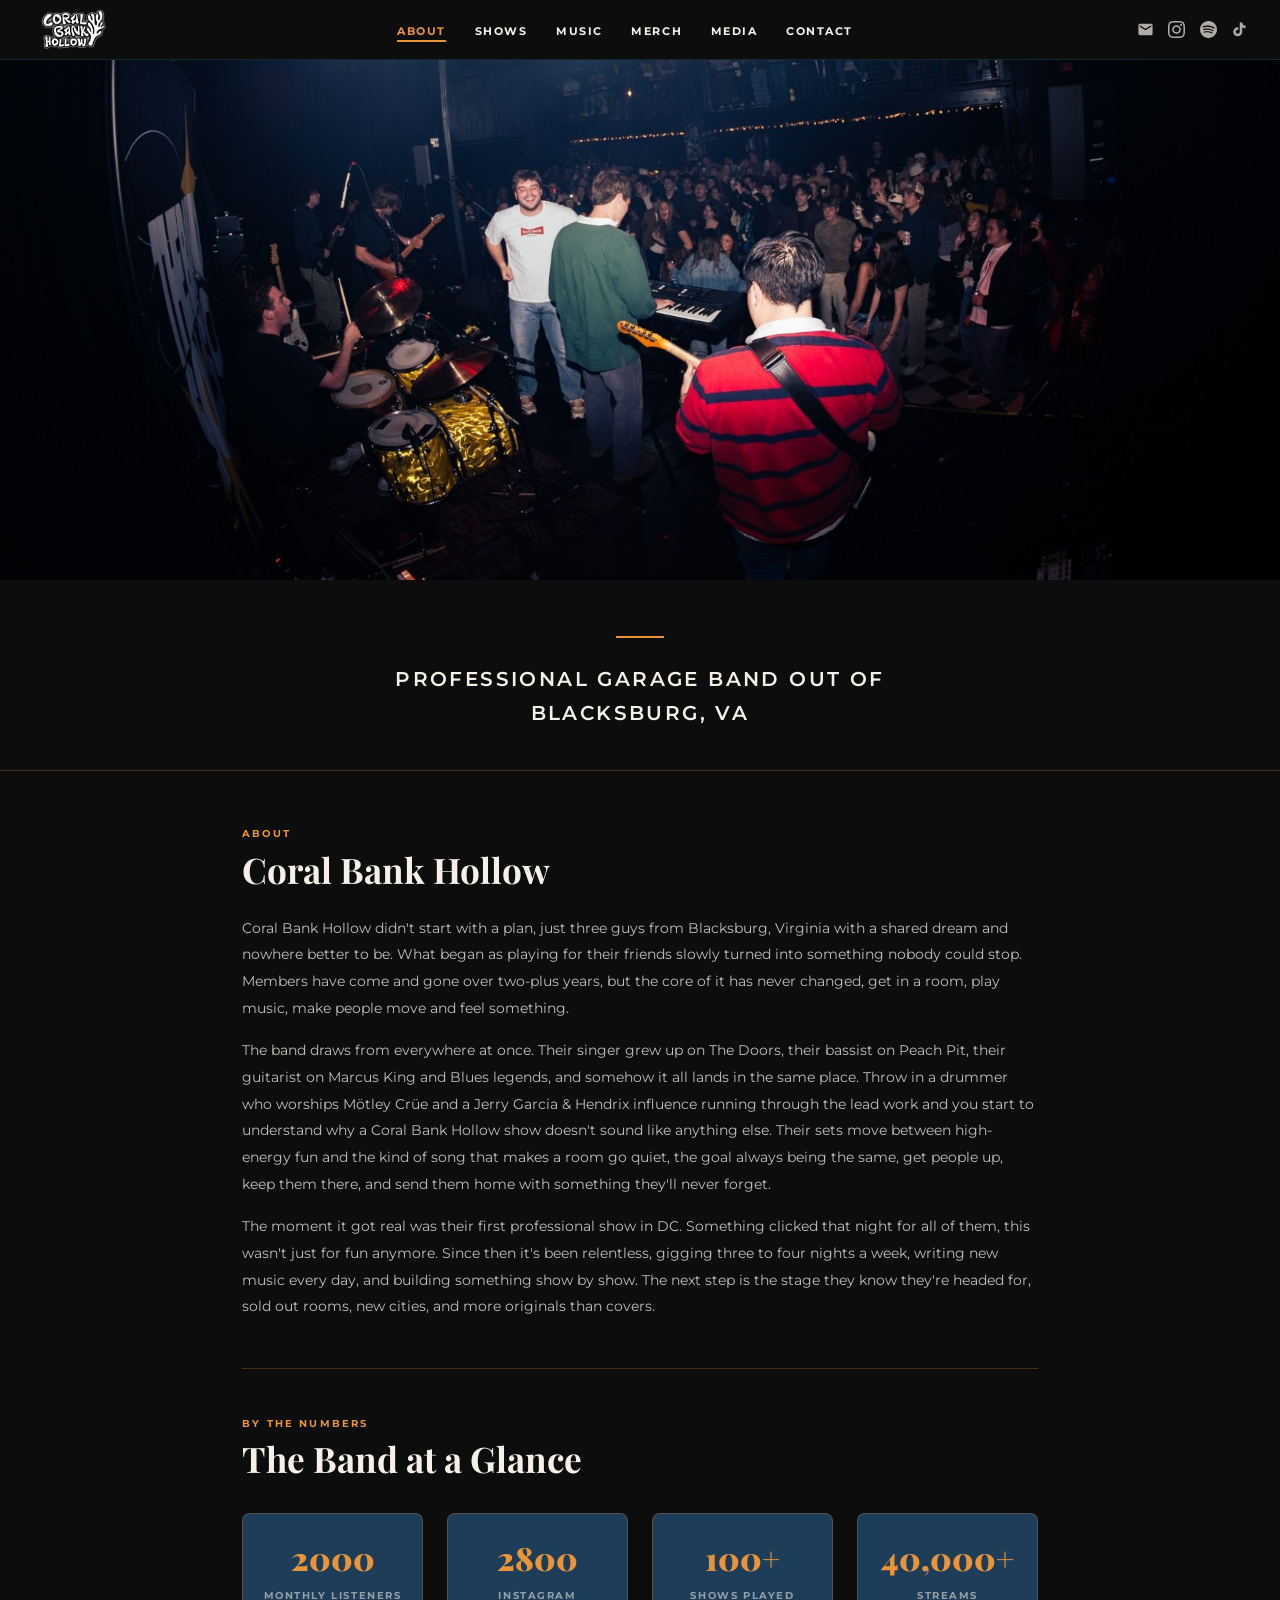
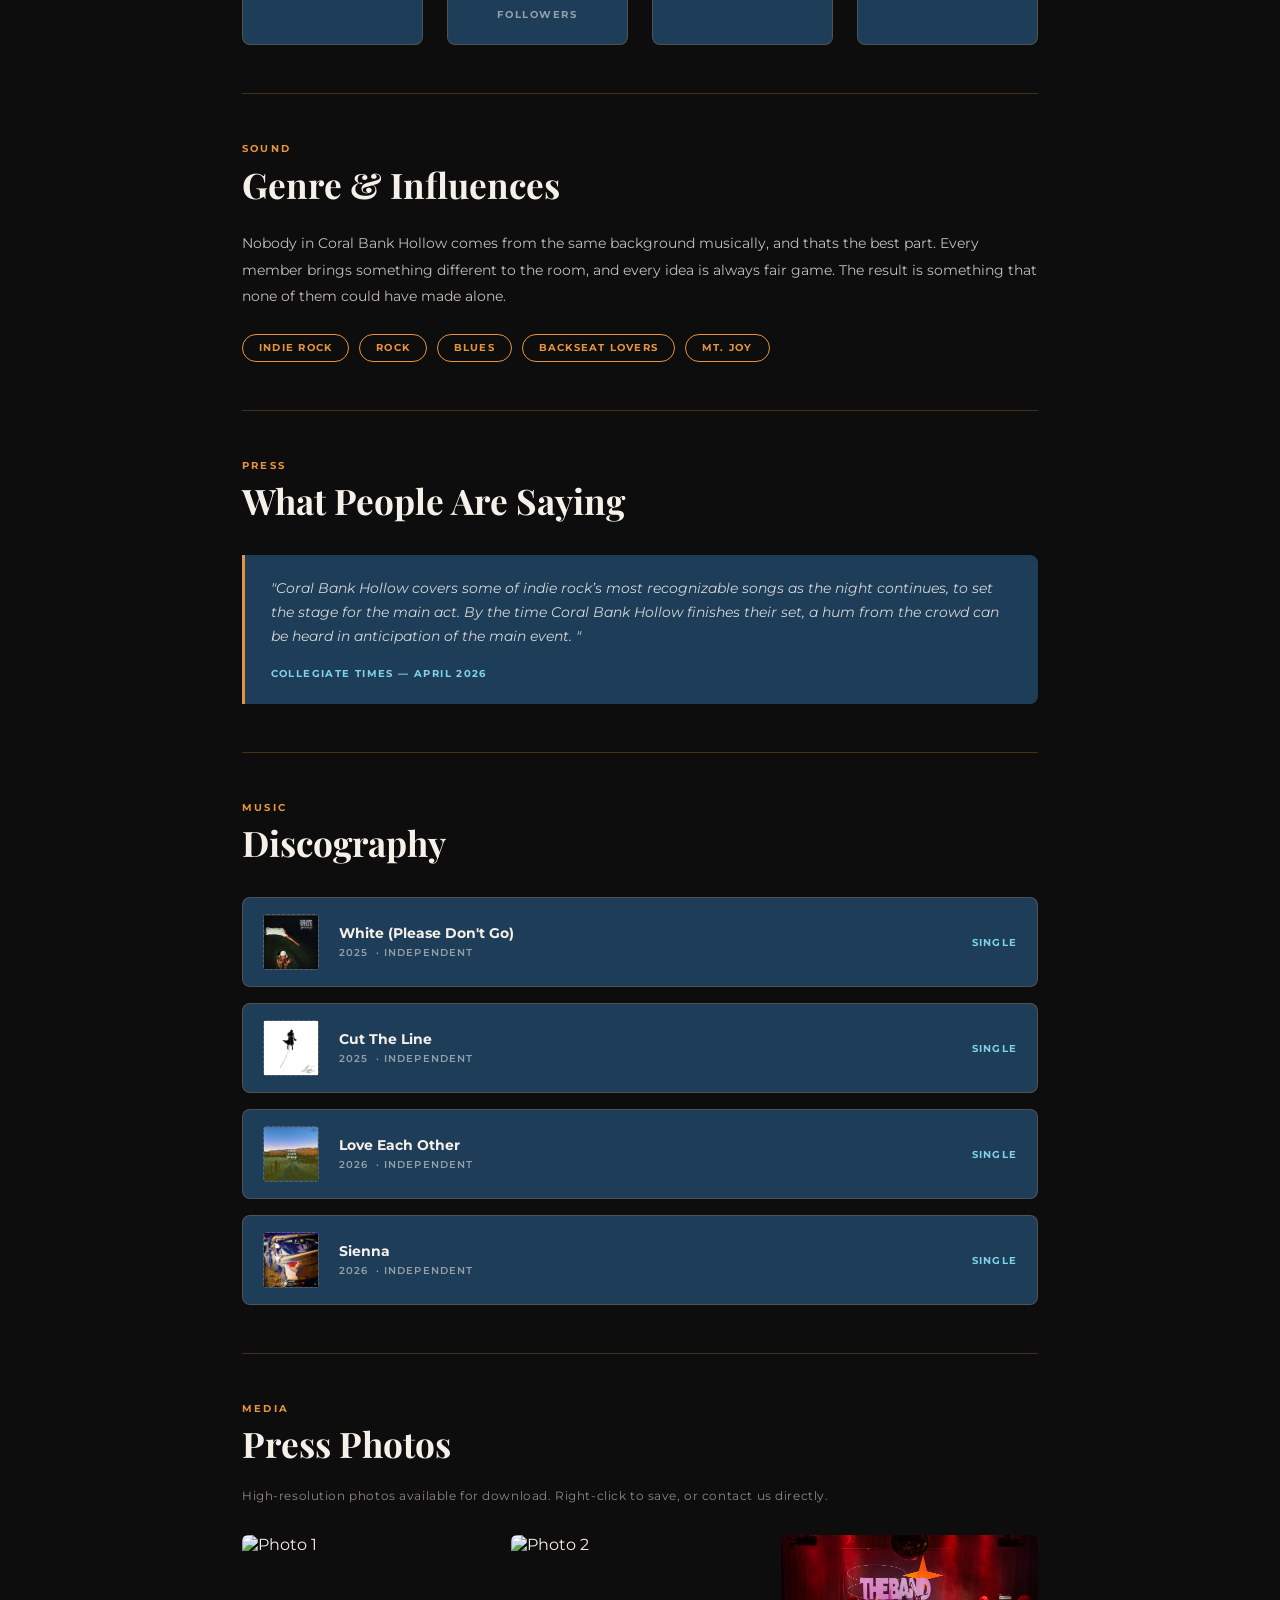
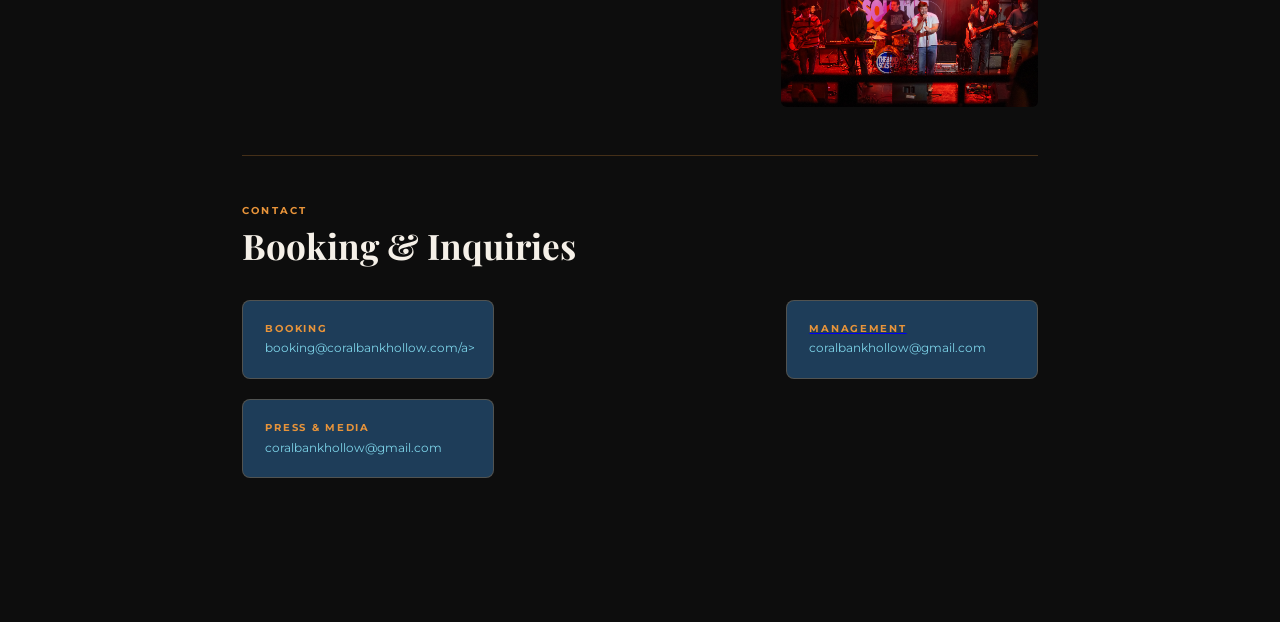
==== about.html @ fea6d64a "links and email" ====
<!DOCTYPE html>
<html lang="en">
<head>
  <meta charset="UTF-8" />
  <meta name="viewport" content="width=device-width, initial-scale=1.0" />
  <title>About — Coral Bank Hollow</title>
  <link rel="preconnect" href="https://fonts.googleapis.com" />
  <link rel="preconnect" href="https://fonts.gstatic.com" crossorigin />
  <link href="https://fonts.googleapis.com/css2?family=Playfair+Display:wght@700;900&family=Montserrat:wght@400;500;600;700&display=swap" rel="stylesheet" />
  <style>
    :root {
      --navy:       #162d47;
      --navy-mid:   #1e3d59;
      --navy-light: #254b6e;
      --orange:     #e8943a;
      --orange-dark:#c97930;
      --cyan:       #7dd3e8;
      --white:      #f5f0e8;
      --muted:      rgba(245,240,232,0.55);
      --divider:    rgba(232,148,58,0.25);
    }

    *, *::before, *::after { box-sizing: border-box; margin: 0; padding: 0; }

    html { scroll-behavior: smooth; }

    body {
      font-family: 'Montserrat', sans-serif;
      background: #0d0d0d;
      color: var(--white);
      overflow-x: hidden;
    }

    /* ══════════════════════════════
       NAV (identical to index)
    ══════════════════════════════ */
    nav {
      position: fixed;
      top: 0; left: 0; right: 0;
      z-index: 200;
      background: var(--nav-bg);
      height: 60px;
      display: flex;
      align-items: center;
      justify-content: space-between;
      padding: 0 2rem;
      border-bottom: 1px solid rgba(59, 191, 204, 0.15);
    }

    .nav-logo {
      display: flex;
      align-items: center;
      text-decoration: none;
      flex-shrink: 0;
    }

    .nav-logo-placeholder {
      height: 36px;
      padding: 0 12px;
      border: 2px dashed rgba(232,148,58,0.5);
      border-radius: 4px;
      display: flex;
      align-items: center;
      justify-content: center;
      font-size: 0.58rem;
      letter-spacing: 0.1em;
      color: rgba(232,148,58,0.6);
      text-transform: uppercase;
      white-space: nowrap;
    }

    .nav-links {
      display: flex;
      align-items: center;
      gap: 1.8rem;
      list-style: none;
    }

    .nav-links a {
      color: var(--white);
      text-decoration: none;
      font-size: 0.68rem;
      font-weight: 700;
      letter-spacing: 0.14em;
      text-transform: uppercase;
      position: relative;
      transition: color 0.2s;
    }

    .nav-links a::after {
      content: '';
      position: absolute;
      bottom: -4px; left: 0; right: 0;
      height: 2px;
      background: var(--orange);
      transform: scaleX(0);
      transition: transform 0.2s;
    }

    .nav-links a:hover,
    .nav-links a.active { color: var(--orange); }
    .nav-links a:hover::after,
    .nav-links a.active::after { transform: scaleX(1); }

    .nav-socials {
      display: flex;
      align-items: center;
      gap: 0.9rem;
      flex-shrink: 0;
    }

    .nav-socials a {
      color: var(--white);
      opacity: 0.7;
      text-decoration: none;
      display: flex;
      align-items: center;
      transition: opacity 0.2s, color 0.2s;
    }

    .nav-socials a:hover { opacity: 1; color: var(--cyan); }
    .icon { width: 17px; height: 17px; fill: currentColor; }

    .nav-hamburger {
      display: none;
      flex-direction: column;
      gap: 5px;
      cursor: pointer;
      padding: 4px;
      background: none;
      border: none;
    }

    .nav-hamburger span {
      display: block;
      width: 24px;
      height: 2px;
      background: var(--white);
    }

    .nav-mobile-drawer {
      display: none;
      position: fixed;
      top: 60px; left: 0; right: 0;
      background: var(--navy);
      border-bottom: 2px solid var(--orange);
      z-index: 190;
      padding: 1.5rem 2rem;
      flex-direction: column;
      gap: 1.2rem;
    }

    .nav-mobile-drawer.open { display: flex; }

    .nav-mobile-drawer a {
      color: var(--white);
      text-decoration: none;
      font-size: 0.8rem;
      font-weight: 700;
      letter-spacing: 0.14em;
      text-transform: uppercase;
    }

    .nav-mobile-socials {
      display: flex;
      gap: 1.2rem;
      padding-top: 0.5rem;
      border-top: 1px solid rgba(255,255,255,0.1);
    }

    .nav-mobile-socials a { color: var(--white); opacity: 0.7; display: flex; }

    /* ══════════════════════════════
       BAND PHOTO BANNER
    ══════════════════════════════ */
    .band-photo {
      margin-top: 60px;
      width: 100%;
      height: clamp(280px, 45vw, 520px);
      overflow: hidden;
      position: relative;
    }

    .band-photo img,
    .band-photo-placeholder {
      width: 100%;
      height: 100%;
      object-fit: cover;
      object-position: center 40%;
      display: block;
    }

    .band-photo-placeholder {
      background: var(--navy-mid);
      display: flex;
      flex-direction: column;
      align-items: center;
      justify-content: center;
      gap: 1rem;
    }

    .band-photo-placeholder svg { opacity: 0.25; }

    .band-photo-placeholder span {
      font-size: 0.65rem;
      letter-spacing: 0.18em;
      text-transform: uppercase;
      opacity: 0.4;
    }

    /* ══════════════════════════════
       PAGE WRAPPER
    ══════════════════════════════ */
    .page {
      background: #0d0d0d;
      padding-bottom: 6rem;
    }

    /* ══════════════════════════════
       TAGLINE SECTION
    ══════════════════════════════ */
    .tagline-section {
      text-align: center;
      padding: 3.5rem 2rem 2.5rem;
      border-bottom: 1px solid var(--divider);
    }

    .tagline-rule {
      width: 48px;
      height: 2px;
      background: var(--orange);
      margin: 0 auto 1.5rem;
    }

    .tagline-text {
      font-size: clamp(0.95rem, 2.2vw, 1.25rem);
      font-weight: 600;
      letter-spacing: 0.12em;
      text-transform: uppercase;
      line-height: 1.7;
      color: var(--white);
      max-width: 640px;
      margin: 0 auto;
    }

    /* ══════════════════════════════
       CONTENT SECTIONS
    ══════════════════════════════ */
    .content-wrap {
      max-width: 860px;
      margin: 0 auto;
      padding: 0 2rem;
    }

    /* Section header style */
    .section-label {
      font-size: 0.62rem;
      font-weight: 700;
      letter-spacing: 0.22em;
      text-transform: uppercase;
      color: var(--orange);
      margin-bottom: 0.6rem;
    }

    .section-title {
      font-family: 'Playfair Display', serif;
      font-size: clamp(1.6rem, 3.5vw, 2.2rem);
      font-weight: 700;
      color: var(--white);
      margin-bottom: 1.5rem;
      line-height: 1.2;
    }

    .section-body {
      font-size: 0.9rem;
      line-height: 1.85;
      color: rgba(245,240,232,0.78);
    }

    .section-body p + p { margin-top: 1rem; }

    /* ── About / Bio ── */
    .about-section {
      padding: 3.5rem 0 3rem;
      border-bottom: 1px solid var(--divider);
    }

    /* ── Stats row ── */
    .stats-section {
      padding: 3rem 0;
      border-bottom: 1px solid var(--divider);
    }

    .stats-grid {
      display: grid;
      grid-template-columns: repeat(auto-fit, minmax(140px, 1fr));
      gap: 1.5rem;
      margin-top: 2rem;
    }

    .stat-card {
      background: var(--navy-mid);
      border: 1px solid var(--divider);
      border-radius: 8px;
      padding: 1.4rem 1.2rem;
      text-align: center;
    }

    .stat-number {
      font-family: 'Playfair Display', serif;
      font-size: 2rem;
      font-weight: 900;
      color: var(--orange);
      display: block;
      margin-bottom: 0.3rem;
    }

    .stat-label {
      font-size: 0.62rem;
      font-weight: 700;
      letter-spacing: 0.16em;
      text-transform: uppercase;
      color: var(--muted);
    }

    /* ── Genre / Sound ── */
    .sound-section {
      padding: 3rem 0;
      border-bottom: 1px solid var(--divider);
    }

    .tags {
      display: flex;
      flex-wrap: wrap;
      gap: 0.6rem;
      margin-top: 1.5rem;
    }

    .tag {
      padding: 0.4rem 1rem;
      border-radius: 999px;
      border: 1px solid var(--orange);
      font-size: 0.65rem;
      font-weight: 700;
      letter-spacing: 0.12em;
      text-transform: uppercase;
      color: var(--orange);
    }

    /* ── Press Quotes ── */
    .press-section {
      padding: 3rem 0;
      border-bottom: 1px solid var(--divider);
    }

    .quotes-grid {
      display: grid;
      grid-template-columns: repeat(auto-fit, minmax(260px, 1fr));
      gap: 1.5rem;
      margin-top: 2rem;
    }

    .quote-card {
      background: var(--navy-mid);
      border-left: 3px solid var(--orange);
      border-radius: 0 8px 8px 0;
      padding: 1.4rem 1.4rem 1.4rem 1.6rem;
    }

    .quote-text {
      font-size: 0.88rem;
      line-height: 1.7;
      color: rgba(245,240,232,0.85);
      font-style: italic;
      margin-bottom: 0.85rem;
    }

    .quote-source {
      font-size: 0.62rem;
      font-weight: 700;
      letter-spacing: 0.14em;
      text-transform: uppercase;
      color: var(--cyan);
    }

    /* ── Discography ── */
    .disco-section {
      padding: 3rem 0;
      border-bottom: 1px solid var(--divider);
    }

    .disco-list {
      display: flex;
      flex-direction: column;
      gap: 1rem;
      margin-top: 2rem;
    }

    .disco-item {
      display: flex;
      align-items: center;
      gap: 1.25rem;
      background: var(--navy-mid);
      border: 1px solid var(--divider);
      border-radius: 8px;
      padding: 1rem 1.25rem;
    }

    .disco-art {
      width: 56px;
      height: 56px;
      flex-shrink: 0;
      border-radius: 4px;
      background: var(--navy-light);
      border: 1px dashed rgba(232,148,58,0.3);
      display: flex;
      align-items: center;
      justify-content: center;
    }

    .disco-art img {
      width: 100%;
      height: 100%;
      object-fit: cover; /* keeps it from stretching weird */
      display: block;
    }

    .disco-art svg { opacity: 0.3; }

    .disco-info { flex: 1; }

    .disco-title {
      font-size: 0.9rem;
      font-weight: 700;
      color: var(--white);
      margin-bottom: 0.2rem;
    }

    .disco-meta {
      font-size: 0.65rem;
      font-weight: 600;
      letter-spacing: 0.1em;
      text-transform: uppercase;
      color: var(--muted);
    }

    .disco-type {
      font-size: 0.62rem;
      font-weight: 700;
      letter-spacing: 0.12em;
      text-transform: uppercase;
      color: var(--cyan);
      flex-shrink: 0;
    }

    /* ── Press Photos ── */
    .photos-section {
      padding: 3rem 0;
      border-bottom: 1px solid var(--divider);
    }

    .photos-note {
      font-size: 0.72rem;
      color: var(--muted);
      margin-top: 0.5rem;
      margin-bottom: 2rem;
      letter-spacing: 0.05em;
    }

    .photos-grid {
      display: grid;
      grid-template-columns: repeat(3, minmax(0, 260px)); /* fixed-ish size */
      justify-content: center; /* keeps them centered */
      gap: 0.75rem;
    }

    .photo-slot img {
      width: 100%;
      height: 100%;
      object-fit: cover;   /* keeps your clean look */
      border-radius: 6px;  /* matches your container */
      display: block;
    }

    .photo-slot:hover { border-color: var(--orange); }

    .photo-slot svg { opacity: 0.25; }

    .photo-slot span {
      font-size: 0.58rem;
      letter-spacing: 0.14em;
      text-transform: uppercase;
      opacity: 0.35;
    }

    /* ── Booking / Contact ── */
    .contact-section {
      padding: 3rem 0;
    }

    .contact-grid {
      display: grid;
      grid-template-columns: repeat(auto-fit, minmax(220px, 1fr));
      gap: 1.25rem;
      margin-top: 2rem;
    }

    .contact-card {
      background: var(--navy-mid);
      border: 1px solid var(--divider);
      border-radius: 8px;
      padding: 1.4rem 1.4rem;
    }

    .contact-role {
      font-size: 0.6rem;
      font-weight: 700;
      letter-spacing: 0.18em;
      text-transform: uppercase;
      color: var(--orange);
      margin-bottom: 0.4rem;
    }

    .contact-name {
      font-size: 0.95rem;
      font-weight: 700;
      color: var(--white);
      margin-bottom: 0.3rem;
    }

    .contact-detail {
      font-size: 0.78rem;
      color: var(--muted);
    }

    .contact-detail a {
      color: var(--cyan);
      text-decoration: none;
    }

    .contact-detail a:hover { text-decoration: underline; }

    /* EPK download button */
    .epk-download {
      margin-top: 2.5rem;
      text-align: center;
    }

    .btn-download {
      display: inline-flex;
      align-items: center;
      gap: 0.6rem;
      padding: 0.85rem 2.5rem;
      background: var(--orange);
      color: var(--navy);
      border: none;
      border-radius: 999px;
      font-family: 'Montserrat', sans-serif;
      font-size: 0.7rem;
      font-weight: 700;
      letter-spacing: 0.16em;
      text-transform: uppercase;
      text-decoration: none;
      cursor: pointer;
      transition: background 0.2s, transform 0.15s, box-shadow 0.2s;
    }
    .nav-logo-img {
      height: 40px;        /* control size */
      width: auto;         /* keeps aspect ratio */
      object-fit: contain; /* prevents cropping */
      border-radius: 0;    /* remove circle */
      display: block;
    }

    .btn-download:hover {
      background: var(--orange-dark);
      transform: translateY(-2px);
      box-shadow: 0 8px 28px rgba(232,148,58,0.4);
    }

    /* ══════════════════════════════
       RESPONSIVE
    ══════════════════════════════ */
    @media (max-width: 768px) {
      nav { padding: 0 1.25rem; }
      .nav-links, .nav-socials { display: none; }
      .nav-hamburger { display: flex; }

      .photos-grid { grid-template-columns: repeat(2, 1fr); }
      .stats-grid { grid-template-columns: repeat(2, 1fr); }
    }

    @media (max-width: 480px) {
      .photos-grid { grid-template-columns: 1fr 1fr; }
      .tagline-text { font-size: 0.85rem; letter-spacing: 0.08em; }
      .content-wrap { padding: 0 1.25rem; }
    }
  </style>

  
  <link rel="icon" type="image/png" href="images/favicon.png">
  <link rel="apple-touch-icon" href="images/favicon.png">
  
</head>
<body>

  <!-- ══ NAV ══ -->
  <nav>
    <a href="index.html" class="nav-logo">
      <img src="images/logo-trans.png" alt="Coral Bank Hollow logo" class="nav-logo-img">
    </a>

    <ul class="nav-links">
      <li><a href="about.html" class="active">About</a></li>
      <li><a href="shows.html">Shows</a></li>
      <li><a href="music.html">Music</a></li>
      <li><a href="#merch">Merch</a></li>
      <li><a href="media.html">Media</a></li>
      <li><a href="contact.html">Contact</a></li>
    </ul>

    <div class="nav-socials">
      <a href="mailto:yourband@email.com" title="Email">
        <svg class="icon" viewBox="0 0 24 24"><path d="M20 4H4c-1.1 0-2 .9-2 2v12c0 1.1.9 2 2 2h16c1.1 0 2-.9 2-2V6c0-1.1-.9-2-2-2zm0 4l-8 5-8-5V6l8 5 8-5v2z"/></svg>
      </a>
      <a href="https://www.instagram.com/coralbankhollow/" title="Instagram">
        <svg class="icon" viewBox="0 0 24 24"><path d="M12 2.163c3.204 0 3.584.012 4.85.07 3.252.148 4.771 1.691 4.919 4.919.058 1.265.069 1.645.069 4.849 0 3.205-.012 3.584-.069 4.849-.149 3.225-1.664 4.771-4.919 4.919-1.266.058-1.644.07-4.85.07-3.204 0-3.584-.012-4.849-.07-3.26-.149-4.771-1.699-4.919-4.92-.058-1.265-.07-1.644-.07-4.849 0-3.204.013-3.583.07-4.849.149-3.227 1.664-4.771 4.919-4.919 1.266-.057 1.645-.069 4.849-.069zm0-2.163c-3.259 0-3.667.014-4.947.072-4.358.2-6.78 2.618-6.98 6.98-.059 1.281-.073 1.689-.073 4.948 0 3.259.014 3.668.072 4.948.2 4.358 2.618 6.78 6.98 6.98 1.281.058 1.689.072 4.948.072 3.259 0 3.668-.014 4.948-.072 4.354-.2 6.782-2.618 6.979-6.98.059-1.28.073-1.689.073-4.948 0-3.259-.014-3.667-.072-4.947-.196-4.354-2.617-6.78-6.979-6.98-1.281-.059-1.69-.073-4.949-.073zm0 5.838c-3.403 0-6.162 2.759-6.162 6.162s2.759 6.163 6.162 6.163 6.162-2.759 6.162-6.163c0-3.403-2.759-6.162-6.162-6.162zm0 10.162c-2.209 0-4-1.79-4-4 0-2.209 1.791-4 4-4s4 1.791 4 4c0 2.21-1.791 4-4 4zm6.406-11.845c-.796 0-1.441.645-1.441 1.44s.645 1.44 1.441 1.44c.795 0 1.439-.645 1.439-1.44s-.644-1.44-1.439-1.44z"/></svg>
      </a>
      <a href="https://open.spotify.com/artist/0JOY1f8W31tqVf5EaBoRbS" title="Spotify">
        <svg class="icon" viewBox="0 0 24 24"><path d="M12 0C5.4 0 0 5.4 0 12s5.4 12 12 12 12-5.4 12-12S18.66 0 12 0zm5.521 17.34c-.24.359-.66.48-1.021.24-2.82-1.74-6.36-2.101-10.561-1.141-.418.122-.779-.179-.899-.539-.12-.421.18-.78.54-.9 4.56-1.021 8.52-.6 11.64 1.32.42.18.479.659.301 1.02zm1.44-3.3c-.301.42-.841.6-1.262.3-3.239-1.98-8.159-2.58-11.939-1.38-.479.12-1.02-.12-1.14-.6-.12-.48.12-1.021.6-1.141C9.6 9.9 15 10.561 18.72 12.84c.361.181.54.78.241 1.2zm.12-3.36C15.24 8.4 8.82 8.16 5.16 9.301c-.6.179-1.2-.181-1.38-.721-.18-.601.18-1.2.72-1.381 4.26-1.26 11.28-1.02 15.721 1.621.539.3.719 1.02.419 1.56-.299.421-1.02.599-1.559.3z"/></svg>
      </a>
      <a href="#" title="TikTok">
        <svg class="icon" viewBox="0 0 24 24"><path d="M19.59 6.69a4.83 4.83 0 01-3.77-4.25V2h-3.45v13.67a2.89 2.89 0 01-2.88 2.5 2.89 2.89 0 01-2.89-2.89 2.89 2.89 0 012.89-2.89c.28 0 .54.04.79.1V9.01a6.27 6.27 0 00-.79-.05 6.34 6.34 0 00-6.34 6.34 6.34 6.34 0 006.34 6.34 6.34 6.34 0 006.33-6.34V8.69a8.18 8.18 0 004.78 1.52V6.78a4.85 4.85 0 01-1.01-.09z"/></svg>
      </a>
    </div>

    <button class="nav-hamburger" id="hamburger" aria-label="Menu">
      <span></span><span></span><span></span>
    </button>
  </nav>

  <!-- Mobile drawer -->
  <div class="nav-mobile-drawer" id="mobileDrawer">
    <a href="about.html">About</a>
    <a href="shows.html">Shows</a>
    <a href="music.html">Music</a>
    <a href="#merch">Merch</a>
    <a href="media.html">Media</a>
    <a href="contact.html">Contact</a>
    <div class="nav-mobile-socials">
      <a href="mailto:yourband@email.com"><svg class="icon" viewBox="0 0 24 24"><path d="M20 4H4c-1.1 0-2 .9-2 2v12c0 1.1.9 2 2 2h16c1.1 0 2-.9 2-2V6c0-1.1-.9-2-2-2zm0 4l-8 5-8-5V6l8 5 8-5v2z"/></svg></a>
      <a href="https://www.instagram.com/coralbankhollow/"><svg class="icon" viewBox="0 0 24 24"><path d="M12 2.163c3.204 0 3.584.012 4.85.07 3.252.148 4.771 1.691 4.919 4.919.058 1.265.069 1.645.069 4.849 0 3.205-.012 3.584-.069 4.849-.149 3.225-1.664 4.771-4.919 4.919-1.266.058-1.644.07-4.85.07-3.204 0-3.584-.012-4.849-.07-3.26-.149-4.771-1.699-4.919-4.92-.058-1.265-.07-1.644-.07-4.849 0-3.204.013-3.583.07-4.849.149-3.227 1.664-4.771 4.919-4.919 1.266-.057 1.645-.069 4.849-.069zm0-2.163c-3.259 0-3.667.014-4.947.072-4.358.2-6.78 2.618-6.98 6.98-.059 1.281-.073 1.689-.073 4.948 0 3.259.014 3.668.072 4.948.2 4.358 2.618 6.78 6.98 6.98 1.281.058 1.689.072 4.948.072 3.259 0 3.668-.014 4.948-.072 4.354-.2 6.782-2.618 6.979-6.98.059-1.28.073-1.689.073-4.948 0-3.259-.014-3.667-.072-4.947-.196-4.354-2.617-6.78-6.979-6.98-1.281-.059-1.69-.073-4.949-.073zm0 5.838c-3.403 0-6.162 2.759-6.162 6.162s2.759 6.163 6.162 6.163 6.162-2.759 6.162-6.163c0-3.403-2.759-6.162-6.162-6.162zm0 10.162c-2.209 0-4-1.79-4-4 0-2.209 1.791-4 4-4s4 1.791 4 4c0 2.21-1.791 4-4 4zm6.406-11.845c-.796 0-1.441.645-1.441 1.44s.645 1.44 1.441 1.44c.795 0 1.439-.645 1.439-1.44s-.644-1.44-1.439-1.44z"/></svg></a>
      <a href="https://open.spotify.com/artist/0JOY1f8W31tqVf5EaBoRbS"><svg class="icon" viewBox="0 0 24 24"><path d="M12 0C5.4 0 0 5.4 0 12s5.4 12 12 12 12-5.4 12-12S18.66 0 12 0zm5.521 17.34c-.24.359-.66.48-1.021.24-2.82-1.74-6.36-2.101-10.561-1.141-.418.122-.779-.179-.899-.539-.12-.421.18-.78.54-.9 4.56-1.021 8.52-.6 11.64 1.32.42.18.479.659.301 1.02zm1.44-3.3c-.301.42-.841.6-1.262.3-3.239-1.98-8.159-2.58-11.939-1.38-.479.12-1.02-.12-1.14-.6-.12-.48.12-1.021.6-1.141C9.6 9.9 15 10.561 18.72 12.84c.361.181.54.78.241 1.2zm.12-3.36C15.24 8.4 8.82 8.16 5.16 9.301c-.6.179-1.2-.181-1.38-.721-.18-.601.18-1.2.72-1.381 4.26-1.26 11.28-1.02 15.721 1.621.539.3.719 1.02.419 1.56-.299.421-1.02.599-1.559.3z"/></svg></a>
      <a href="#"><svg class="icon" viewBox="0 0 24 24"><path d="M19.59 6.69a4.83 4.83 0 01-3.77-4.25V2h-3.45v13.67a2.89 2.89 0 01-2.88 2.5 2.89 2.89 0 01-2.89-2.89 2.89 2.89 0 012.89-2.89c.28 0 .54.04.79.1V9.01a6.27 6.27 0 00-.79-.05 6.34 6.34 0 00-6.34 6.34 6.34 6.34 0 006.34 6.34 6.34 6.34 0 006.33-6.34V8.69a8.18 8.18 0 004.78 1.52V6.78a4.85 4.85 0 01-1.01-.09z"/></svg></a>
    </div>
  </div>

  <!-- ══ BAND PHOTO BANNER ══ -->
  <div class="band-photo">
    <img src="images/bandShort.jpg" alt="Coral Bank Hollow">
  </div>

  <!-- ══ PAGE CONTENT ══ -->
  <div class="page">

    <!-- Tagline -->
    <div class="tagline-section">
      <div class="tagline-rule"></div>
      <p class="tagline-text">
        Professional garage band out of Blacksburg, VA
      </p>
    </div>

    <div class="content-wrap">

      <!-- BIO -->
      <section class="about-section">
        <p class="section-label">About</p>
        <h2 class="section-title">Coral Bank Hollow</h2>
        <div class="section-body">
          <p>
           Coral Bank Hollow didn't start with a plan, just three guys from Blacksburg, Virginia with a shared dream and nowhere better to be. What began as playing for their friends slowly turned into something nobody could stop. Members have come and gone over two-plus years, but the core of it has never changed, get in a room, play music, make people move and feel something.


          </p>
          <p>
            The band draws from everywhere at once. Their singer grew up on The Doors, their bassist on Peach Pit, their guitarist on Marcus King and Blues legends, and somehow it all lands in the same place. Throw in a drummer who worships Mötley Crüe and a Jerry Garcia & Hendrix influence running through the lead work and you start to understand why a Coral Bank Hollow show doesn't sound like anything else. Their sets move between high-energy fun and the kind of song that makes a room go quiet, the goal always being the same, get people up, keep them there, and send them home with something they'll never forget.
          </p>
          <p>
            The moment it got real was their first professional show in DC. Something clicked that night for all of them, this wasn't just for fun anymore. Since then it's been relentless, gigging three to four nights a week, writing new music every day, and building something show by show. The next step is the stage they know they're headed for, sold out rooms, new cities, and more originals than covers.
          </p>
        </div>
      </section>

      <!-- STATS -->
      <section class="stats-section">
        <p class="section-label">By the numbers</p>
        <h2 class="section-title">The Band at a Glance</h2>
        <div class="stats-grid">
          <div class="stat-card">
            <span class="stat-number">2000</span>
            <span class="stat-label">Monthly Listeners</span>
          </div>
          <div class="stat-card">
            <span class="stat-number">2800</span>
            <span class="stat-label">Instagram Followers</span>
          </div>
          <div class="stat-card">
            <span class="stat-number">100+</span>
            <span class="stat-label">Shows Played</span>
          </div>
          <div class="stat-card">
            <span class="stat-number">40,000+</span>
            <span class="stat-label">Streams</span>
          </div>
        </div>
      </section>

      <!-- SOUND / GENRE -->
      <section class="sound-section">
        <p class="section-label">Sound</p>
        <h2 class="section-title">Genre &amp; Influences</h2>
        <div class="section-body">
          <p>Nobody in Coral Bank Hollow comes from the same background musically, and thats the best part. Every member brings something different to the room, and every idea is always fair game. The result is something that none of them could have made alone.</p>
        </div>
        <div class="tags">
          <span class="tag">Indie Rock</span>
          <span class="tag">Rock</span>
          <span class="tag">Blues</span>
          <span class="tag">Backseat Lovers</span>
          <span class="tag">Mt. Joy</span>
          <!--<span class="tag">Influence</span>-->
        </div>
      </section>

      <!-- PRESS QUOTES -->
      <section class="press-section">
        <p class="section-label">Press</p>
        <h2 class="section-title">What People Are Saying</h2>
        <div class="quotes-grid">
          <div class="quote-card">
          <p class="quote-text">"Coral Bank Hollow covers some of indie rock’s most recognizable songs as the night continues, to set the stage for the main act. By the time Coral Bank Hollow finishes their set, a hum from the crowd can be heard in anticipation of the main event. "</p>
            <span class="quote-source">Collegiate Times — April 2026</span>
          </div>
          <!--
          <div class="quote-card">
            <p class="quote-text">"A second press quote here. Even a glowing social media mention from a well-known account counts."</p>
            <span class="quote-source">Publication Name — Month Year</span>
          </div>
          <div class="quote-card">
            <p class="quote-text">"A third quote, or a notable review from a venue or promoter who can vouch for your live show."</p>
            <span class="quote-source">Venue / Promoter — Month Year</span>
          </div>
        -->
        </div>
      </section>

      <!-- DISCOGRAPHY -->
      <section class="disco-section">
        <p class="section-label">Music</p>
        <h2 class="section-title">Discography</h2>
        <div class="disco-list">

          <div class="disco-item">
            <div class="disco-art">
                <img src="images/white.jpeg" alt="Artwork">
            </div>
            <div class="disco-info">
              <p class="disco-title">White (Please Don't Go)</p>
              <p class="disco-meta">2025 &nbsp;·&nbsp;Independent</p>
            </div>
            <span class="disco-type">SINGLE</span>
          </div>

          <div class="disco-item">
            <div class="disco-art">
              <img src="images/cut.jpg" alt="Artwork">
            </div>
            <div class="disco-info">
              <p class="disco-title">Cut The Line</p>
              <p class="disco-meta">2025 &nbsp;·&nbsp;Independent</p>
            </div>
            <span class="disco-type">Single</span>
          </div>

          <div class="disco-item">
            <div class="disco-art">
             <img src="images/love.png" alt="Artwork">
            </div>
            <div class="disco-info">
              <p class="disco-title">Love Each Other</p>
              <p class="disco-meta">2026 &nbsp;·&nbsp;Independent</p>
            </div>
            <span class="disco-type">Single</span>
          </div>

          <div class="disco-item">
            <div class="disco-art">
              <img src="images/emo.jpg" alt="Artwork">
            </div>
            <div class="disco-info">
              <p class="disco-title">Sienna</p>
              <p class="disco-meta">2026 &nbsp;·&nbsp;Independent</p>
            </div>
            <span class="disco-type">Single</span>
          </div>

        </div>
      </section>

      <!-- PRESS PHOTOS -->
      <section class="photos-section">
        <p class="section-label">Media</p>
        <h2 class="section-title">Press Photos</h2>
        <p class="photos-note">High-resolution photos available for download. Right-click to save, or contact us directly.</p>
        <div class="photos-grid">
          <div class="photo-slot">
            <img src="images/press1.jpeg" alt="Photo 1">
          </div>
          <div class="photo-slot">
            <img src="images/press2.jpeg" alt="Photo 2">
          </div>
          <div class="photo-slot">
            <img src="images/press3.jpeg" alt="Photo 3">
          </div>
        </div>
      </section>

      <!-- BOOKING / CONTACT -->
      <section class="contact-section" id="contact">
        <p class="section-label">Contact</p>
        <h2 class="section-title">Booking &amp; Inquiries</h2>
        <div class="contact-grid">
          <div class="contact-card">
            <p class="contact-role">Booking</p>
            <!-- <p class="contact-name">Contact Name</p> -->
            <p class="contact-detail"><a href="mailto:booking@coralbankohllow.com">booking@coralbankhollow.com/a></p>
          </div>
          <div class="contact-card">
            <p class="contact-role">Management</p>
            <!-- <p class="contact-name">Contact Name</p>-->
            <p class="contact-detail"><a href="mailto:coralbankhollow@gmail.com">coralbankhollow@gmail.com</a></p>
          </div>
          <div class="contact-card">
            <p class="contact-role">Press &amp; Media</p>
            <!-- <p class="contact-name">Contact Name</p>-->
            <p class="contact-detail"><a href="mailto:coralbankhollow@gmail.com">coralbankhollow@gmail.com</a></p>
          </div>
        </div>
        <!--
        <div class="epk-download">
          <a href="#" class="btn-download" onclick="downloadPDF()">
            Download Full EPK
          </a>
        </div>
        -->
      </section>

    </div><!-- /content-wrap -->
  </div><!-- /page -->

  <script>
    const hamburger = document.getElementById('hamburger');
    const drawer    = document.getElementById('mobileDrawer');
    hamburger.addEventListener('click', () => drawer.classList.toggle('open'));
    drawer.querySelectorAll('a').forEach(a => a.addEventListener('click', () => drawer.classList.remove('open')));
  </script>

  <script src="https://cdnjs.cloudflare.com/ajax/libs/html2pdf.js/0.10.1/html2pdf.bundle.min.js"></script>

  <script>
  function downloadPDF() {
    const element = document.body; // or target a specific div
    html2pdf().from(element).save("EPK.pdf");
  }
  </script>
</body>
</html>
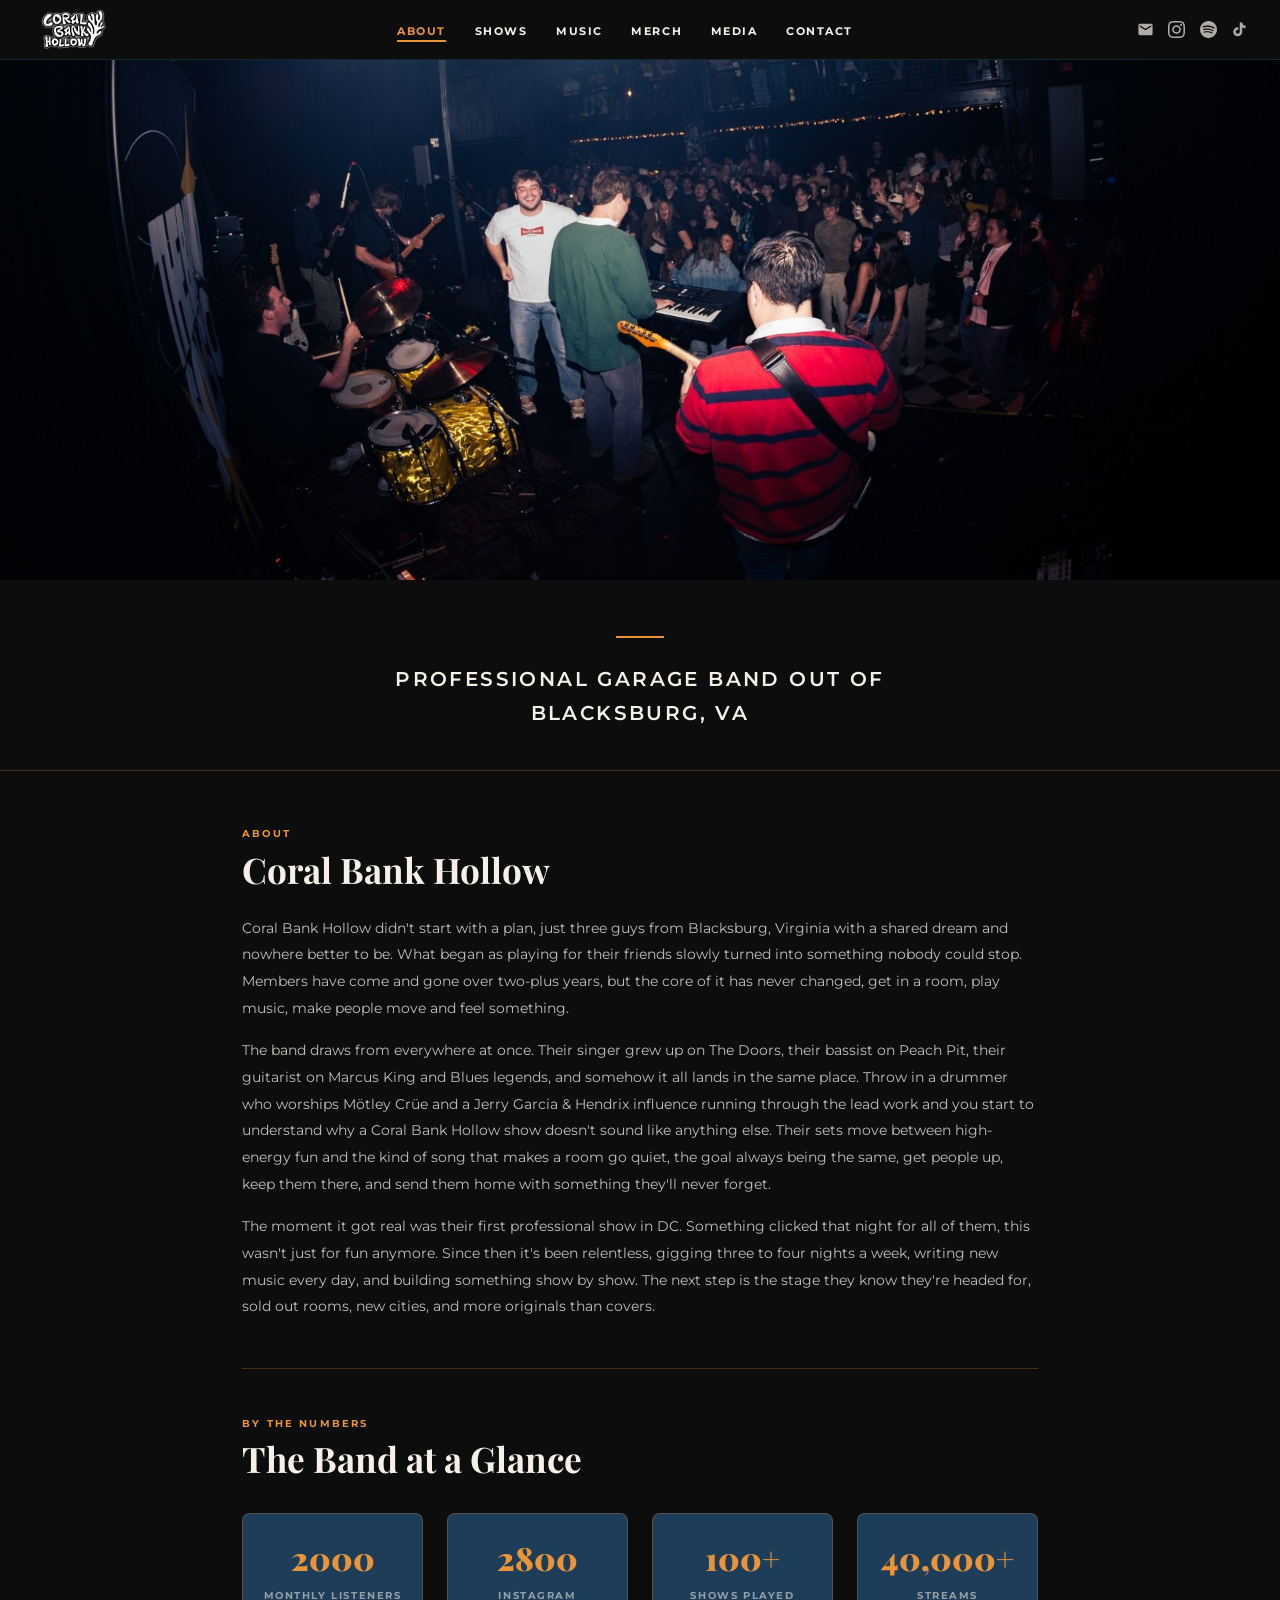
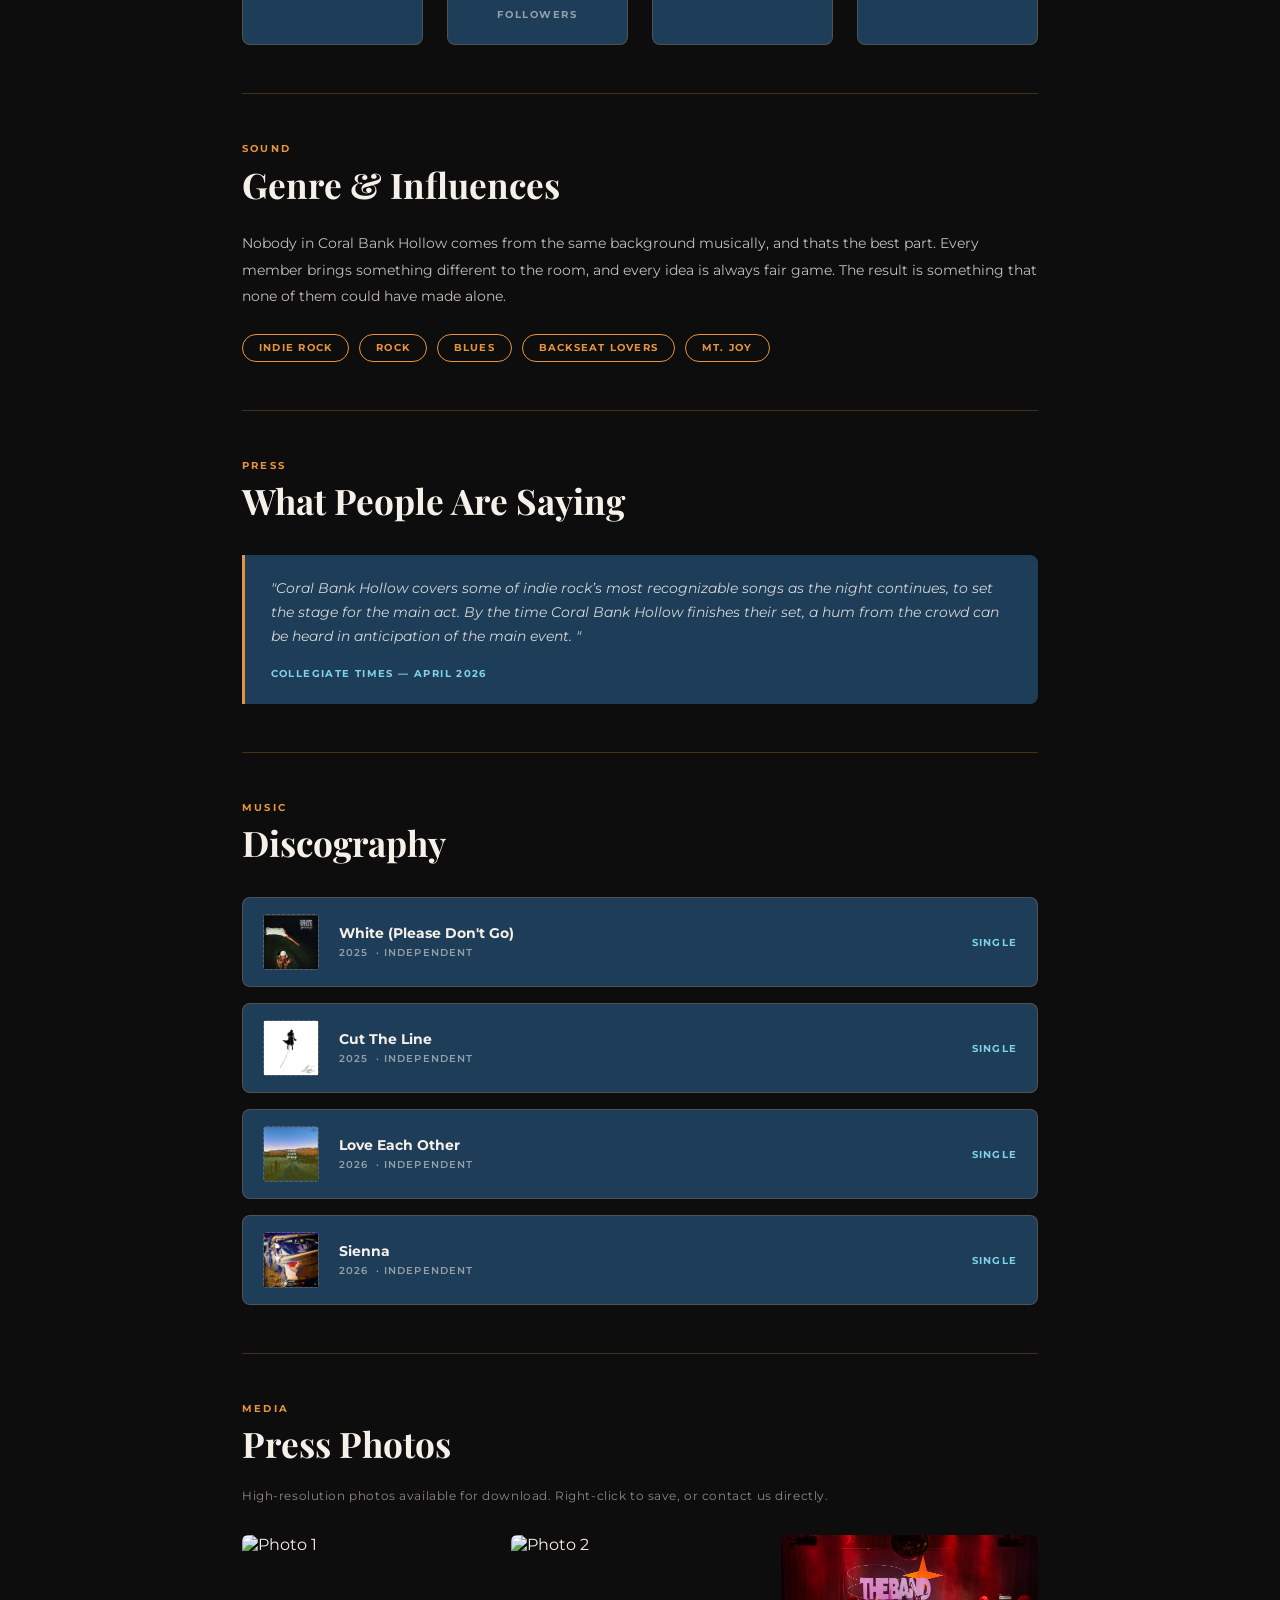
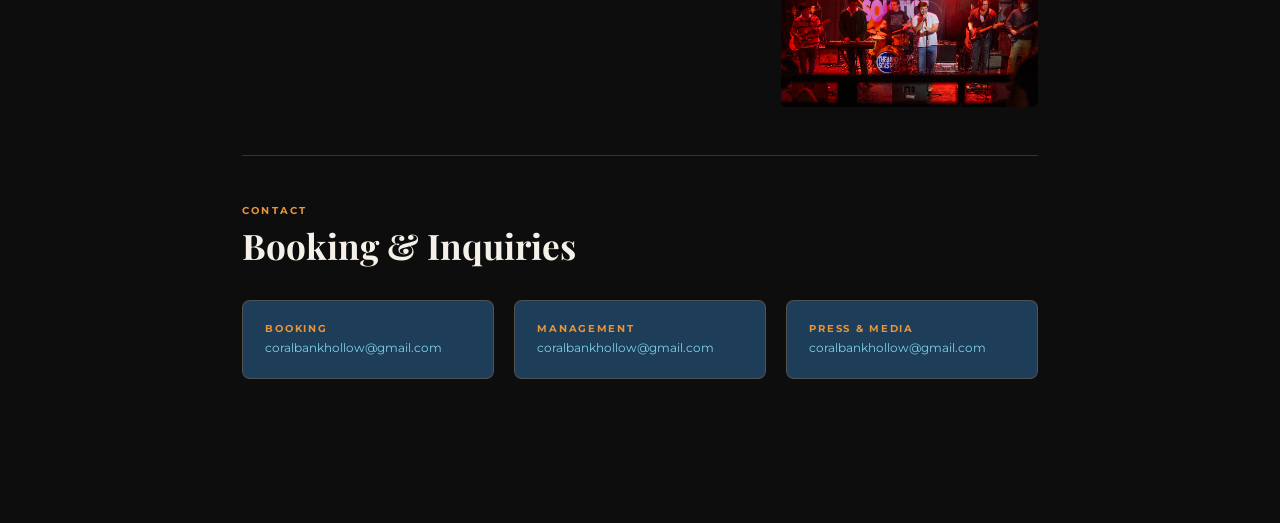
==== commit 3252420f: "Updated email" ====
--- a/about.html
+++ b/about.html
@@ -620,7 +620,7 @@
     </ul>
 
     <div class="nav-socials">
-      <a href="mailto:yourband@email.com" title="Email">
+      <a href="mailto:pat@beatlinepd.com" title="Email">
         <svg class="icon" viewBox="0 0 24 24"><path d="M20 4H4c-1.1 0-2 .9-2 2v12c0 1.1.9 2 2 2h16c1.1 0 2-.9 2-2V6c0-1.1-.9-2-2-2zm0 4l-8 5-8-5V6l8 5 8-5v2z"/></svg>
       </a>
       <a href="https://www.instagram.com/coralbankhollow/" title="Instagram">
@@ -648,7 +648,7 @@
     <a href="media.html">Media</a>
     <a href="contact.html">Contact</a>
     <div class="nav-mobile-socials">
-      <a href="mailto:yourband@email.com"><svg class="icon" viewBox="0 0 24 24"><path d="M20 4H4c-1.1 0-2 .9-2 2v12c0 1.1.9 2 2 2h16c1.1 0 2-.9 2-2V6c0-1.1-.9-2-2-2zm0 4l-8 5-8-5V6l8 5 8-5v2z"/></svg></a>
+      <a href="mailto:pat@beatlinepd.com"><svg class="icon" viewBox="0 0 24 24"><path d="M20 4H4c-1.1 0-2 .9-2 2v12c0 1.1.9 2 2 2h16c1.1 0 2-.9 2-2V6c0-1.1-.9-2-2-2zm0 4l-8 5-8-5V6l8 5 8-5v2z"/></svg></a>
       <a href="https://www.instagram.com/coralbankhollow/"><svg class="icon" viewBox="0 0 24 24"><path d="M12 2.163c3.204 0 3.584.012 4.85.07 3.252.148 4.771 1.691 4.919 4.919.058 1.265.069 1.645.069 4.849 0 3.205-.012 3.584-.069 4.849-.149 3.225-1.664 4.771-4.919 4.919-1.266.058-1.644.07-4.85.07-3.204 0-3.584-.012-4.849-.07-3.26-.149-4.771-1.699-4.919-4.92-.058-1.265-.07-1.644-.07-4.849 0-3.204.013-3.583.07-4.849.149-3.227 1.664-4.771 4.919-4.919 1.266-.057 1.645-.069 4.849-.069zm0-2.163c-3.259 0-3.667.014-4.947.072-4.358.2-6.78 2.618-6.98 6.98-.059 1.281-.073 1.689-.073 4.948 0 3.259.014 3.668.072 4.948.2 4.358 2.618 6.78 6.98 6.98 1.281.058 1.689.072 4.948.072 3.259 0 3.668-.014 4.948-.072 4.354-.2 6.782-2.618 6.979-6.98.059-1.28.073-1.689.073-4.948 0-3.259-.014-3.667-.072-4.947-.196-4.354-2.617-6.78-6.979-6.98-1.281-.059-1.69-.073-4.949-.073zm0 5.838c-3.403 0-6.162 2.759-6.162 6.162s2.759 6.163 6.162 6.163 6.162-2.759 6.162-6.163c0-3.403-2.759-6.162-6.162-6.162zm0 10.162c-2.209 0-4-1.79-4-4 0-2.209 1.791-4 4-4s4 1.791 4 4c0 2.21-1.791 4-4 4zm6.406-11.845c-.796 0-1.441.645-1.441 1.44s.645 1.44 1.441 1.44c.795 0 1.439-.645 1.439-1.44s-.644-1.44-1.439-1.44z"/></svg></a>
       <a href="https://open.spotify.com/artist/0JOY1f8W31tqVf5EaBoRbS"><svg class="icon" viewBox="0 0 24 24"><path d="M12 0C5.4 0 0 5.4 0 12s5.4 12 12 12 12-5.4 12-12S18.66 0 12 0zm5.521 17.34c-.24.359-.66.48-1.021.24-2.82-1.74-6.36-2.101-10.561-1.141-.418.122-.779-.179-.899-.539-.12-.421.18-.78.54-.9 4.56-1.021 8.52-.6 11.64 1.32.42.18.479.659.301 1.02zm1.44-3.3c-.301.42-.841.6-1.262.3-3.239-1.98-8.159-2.58-11.939-1.38-.479.12-1.02-.12-1.14-.6-.12-.48.12-1.021.6-1.141C9.6 9.9 15 10.561 18.72 12.84c.361.181.54.78.241 1.2zm.12-3.36C15.24 8.4 8.82 8.16 5.16 9.301c-.6.179-1.2-.181-1.38-.721-.18-.601.18-1.2.72-1.381 4.26-1.26 11.28-1.02 15.721 1.621.539.3.719 1.02.419 1.56-.299.421-1.02.599-1.559.3z"/></svg></a>
       <a href="#"><svg class="icon" viewBox="0 0 24 24"><path d="M19.59 6.69a4.83 4.83 0 01-3.77-4.25V2h-3.45v13.67a2.89 2.89 0 01-2.88 2.5 2.89 2.89 0 01-2.89-2.89 2.89 2.89 0 012.89-2.89c.28 0 .54.04.79.1V9.01a6.27 6.27 0 00-.79-.05 6.34 6.34 0 00-6.34 6.34 6.34 6.34 0 006.34 6.34 6.34 6.34 0 006.33-6.34V8.69a8.18 8.18 0 004.78 1.52V6.78a4.85 4.85 0 01-1.01-.09z"/></svg></a>
@@ -834,7 +834,7 @@
           <div class="contact-card">
             <p class="contact-role">Booking</p>
             <!-- <p class="contact-name">Contact Name</p> -->
-            <p class="contact-detail"><a href="mailto:booking@coralbankohllow.com">booking@coralbankhollow.com/a></p>
+            <p class="contact-detail"><a href="mailto:coralbankhollow@gmail.com">coralbankhollow@gmail.com</a></p>
           </div>
           <div class="contact-card">
             <p class="contact-role">Management</p>
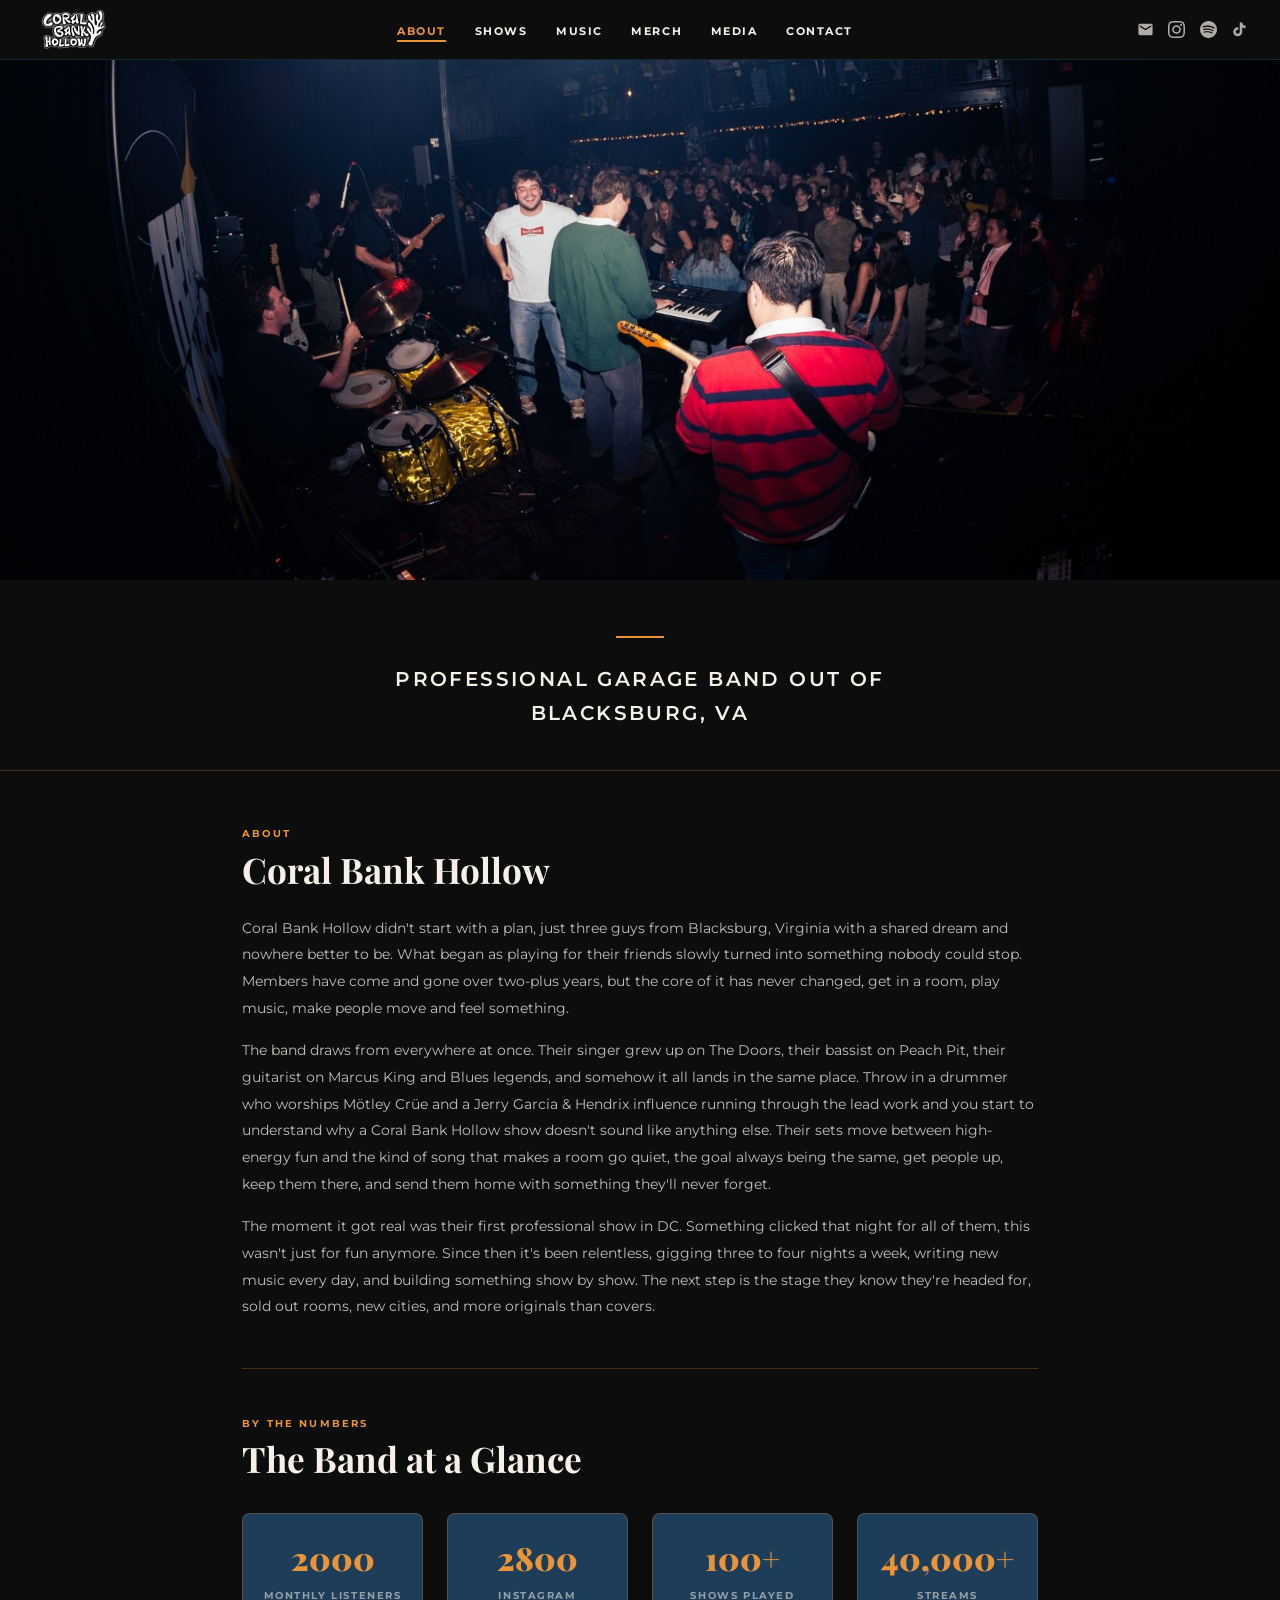
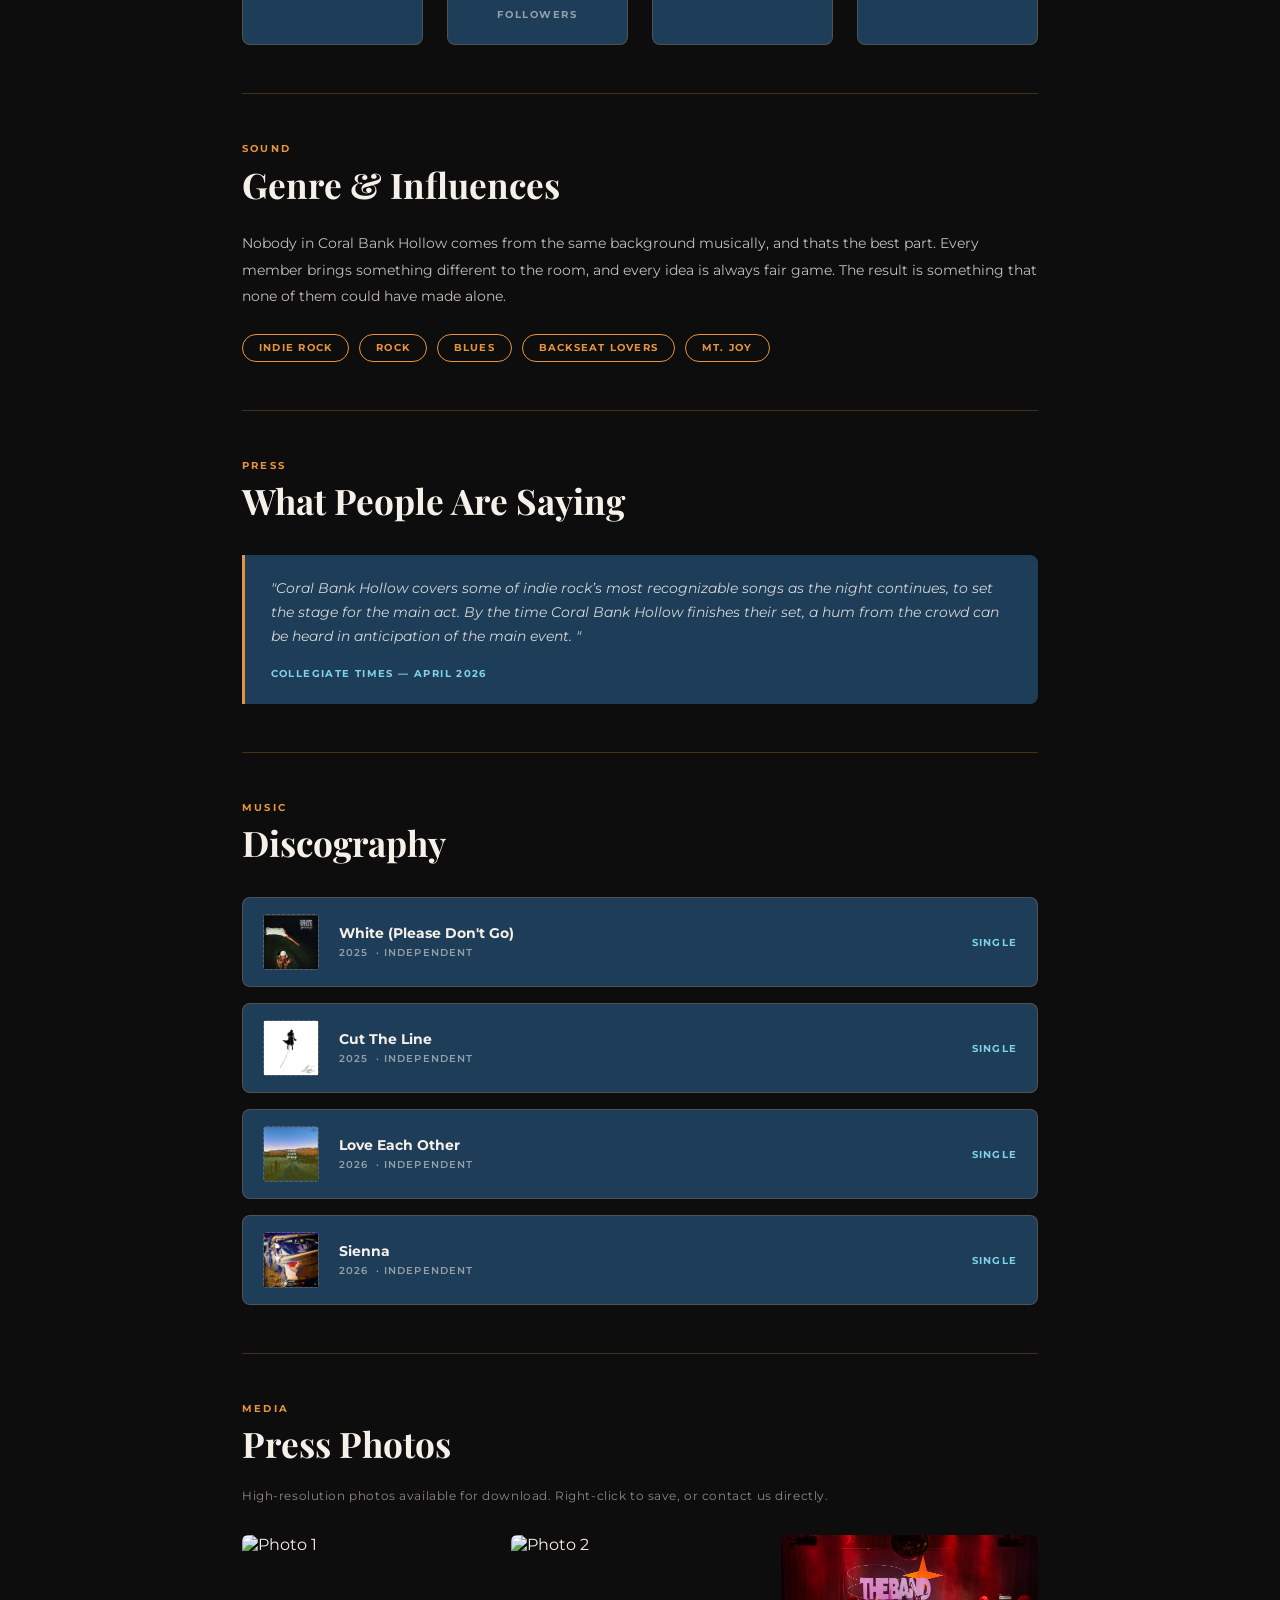
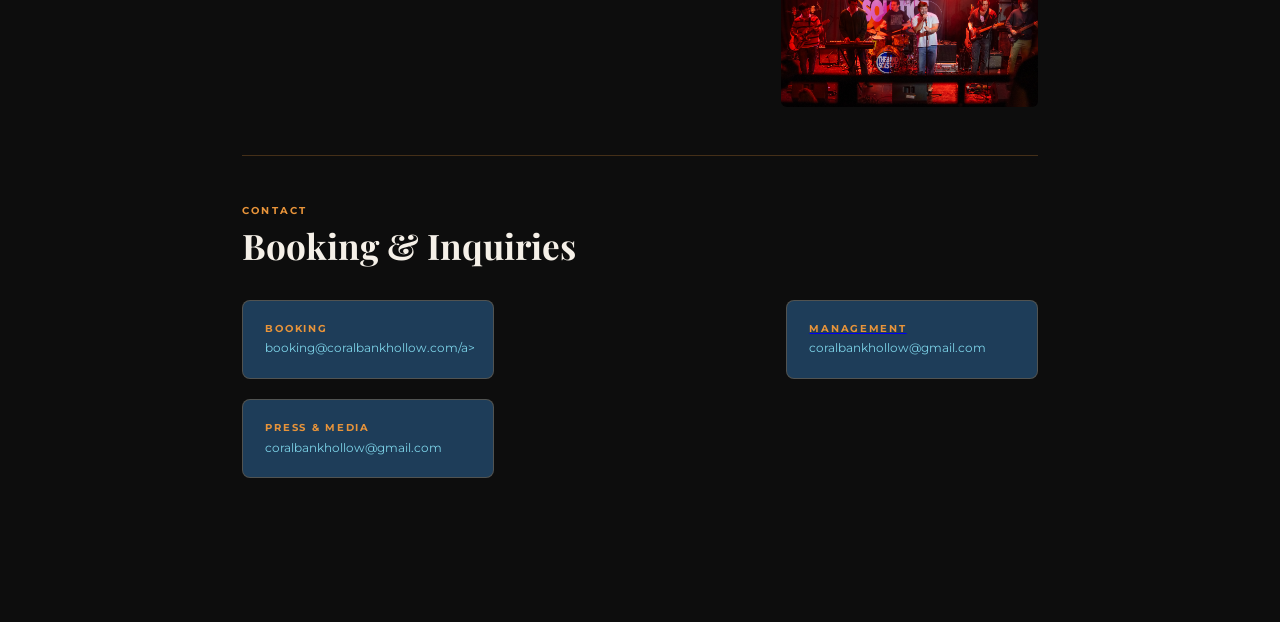
==== commit 053088ab: "beatline" ====
--- a/about.html
+++ b/about.html
@@ -649,6 +649,7 @@
     <a href="contact.html">Contact</a>
     <div class="nav-mobile-socials">
       <a href="mailto:pat@beatlinepd.com"><svg class="icon" viewBox="0 0 24 24"><path d="M20 4H4c-1.1 0-2 .9-2 2v12c0 1.1.9 2 2 2h16c1.1 0 2-.9 2-2V6c0-1.1-.9-2-2-2zm0 4l-8 5-8-5V6l8 5 8-5v2z"/></svg></a>
+
       <a href="https://www.instagram.com/coralbankhollow/"><svg class="icon" viewBox="0 0 24 24"><path d="M12 2.163c3.204 0 3.584.012 4.85.07 3.252.148 4.771 1.691 4.919 4.919.058 1.265.069 1.645.069 4.849 0 3.205-.012 3.584-.069 4.849-.149 3.225-1.664 4.771-4.919 4.919-1.266.058-1.644.07-4.85.07-3.204 0-3.584-.012-4.849-.07-3.26-.149-4.771-1.699-4.919-4.92-.058-1.265-.07-1.644-.07-4.849 0-3.204.013-3.583.07-4.849.149-3.227 1.664-4.771 4.919-4.919 1.266-.057 1.645-.069 4.849-.069zm0-2.163c-3.259 0-3.667.014-4.947.072-4.358.2-6.78 2.618-6.98 6.98-.059 1.281-.073 1.689-.073 4.948 0 3.259.014 3.668.072 4.948.2 4.358 2.618 6.78 6.98 6.98 1.281.058 1.689.072 4.948.072 3.259 0 3.668-.014 4.948-.072 4.354-.2 6.782-2.618 6.979-6.98.059-1.28.073-1.689.073-4.948 0-3.259-.014-3.667-.072-4.947-.196-4.354-2.617-6.78-6.979-6.98-1.281-.059-1.69-.073-4.949-.073zm0 5.838c-3.403 0-6.162 2.759-6.162 6.162s2.759 6.163 6.162 6.163 6.162-2.759 6.162-6.163c0-3.403-2.759-6.162-6.162-6.162zm0 10.162c-2.209 0-4-1.79-4-4 0-2.209 1.791-4 4-4s4 1.791 4 4c0 2.21-1.791 4-4 4zm6.406-11.845c-.796 0-1.441.645-1.441 1.44s.645 1.44 1.441 1.44c.795 0 1.439-.645 1.439-1.44s-.644-1.44-1.439-1.44z"/></svg></a>
       <a href="https://open.spotify.com/artist/0JOY1f8W31tqVf5EaBoRbS"><svg class="icon" viewBox="0 0 24 24"><path d="M12 0C5.4 0 0 5.4 0 12s5.4 12 12 12 12-5.4 12-12S18.66 0 12 0zm5.521 17.34c-.24.359-.66.48-1.021.24-2.82-1.74-6.36-2.101-10.561-1.141-.418.122-.779-.179-.899-.539-.12-.421.18-.78.54-.9 4.56-1.021 8.52-.6 11.64 1.32.42.18.479.659.301 1.02zm1.44-3.3c-.301.42-.841.6-1.262.3-3.239-1.98-8.159-2.58-11.939-1.38-.479.12-1.02-.12-1.14-.6-.12-.48.12-1.021.6-1.141C9.6 9.9 15 10.561 18.72 12.84c.361.181.54.78.241 1.2zm.12-3.36C15.24 8.4 8.82 8.16 5.16 9.301c-.6.179-1.2-.181-1.38-.721-.18-.601.18-1.2.72-1.381 4.26-1.26 11.28-1.02 15.721 1.621.539.3.719 1.02.419 1.56-.299.421-1.02.599-1.559.3z"/></svg></a>
       <a href="#"><svg class="icon" viewBox="0 0 24 24"><path d="M19.59 6.69a4.83 4.83 0 01-3.77-4.25V2h-3.45v13.67a2.89 2.89 0 01-2.88 2.5 2.89 2.89 0 01-2.89-2.89 2.89 2.89 0 012.89-2.89c.28 0 .54.04.79.1V9.01a6.27 6.27 0 00-.79-.05 6.34 6.34 0 00-6.34 6.34 6.34 6.34 0 006.34 6.34 6.34 6.34 0 006.33-6.34V8.69a8.18 8.18 0 004.78 1.52V6.78a4.85 4.85 0 01-1.01-.09z"/></svg></a>
@@ -834,7 +835,7 @@
           <div class="contact-card">
             <p class="contact-role">Booking</p>
             <!-- <p class="contact-name">Contact Name</p> -->
-            <p class="contact-detail"><a href="mailto:coralbankhollow@gmail.com">coralbankhollow@gmail.com</a></p>
+            <p class="contact-detail"><a href="mailto:booking@coralbankohllow.com">booking@coralbankhollow.com/a></p>
           </div>
           <div class="contact-card">
             <p class="contact-role">Management</p>
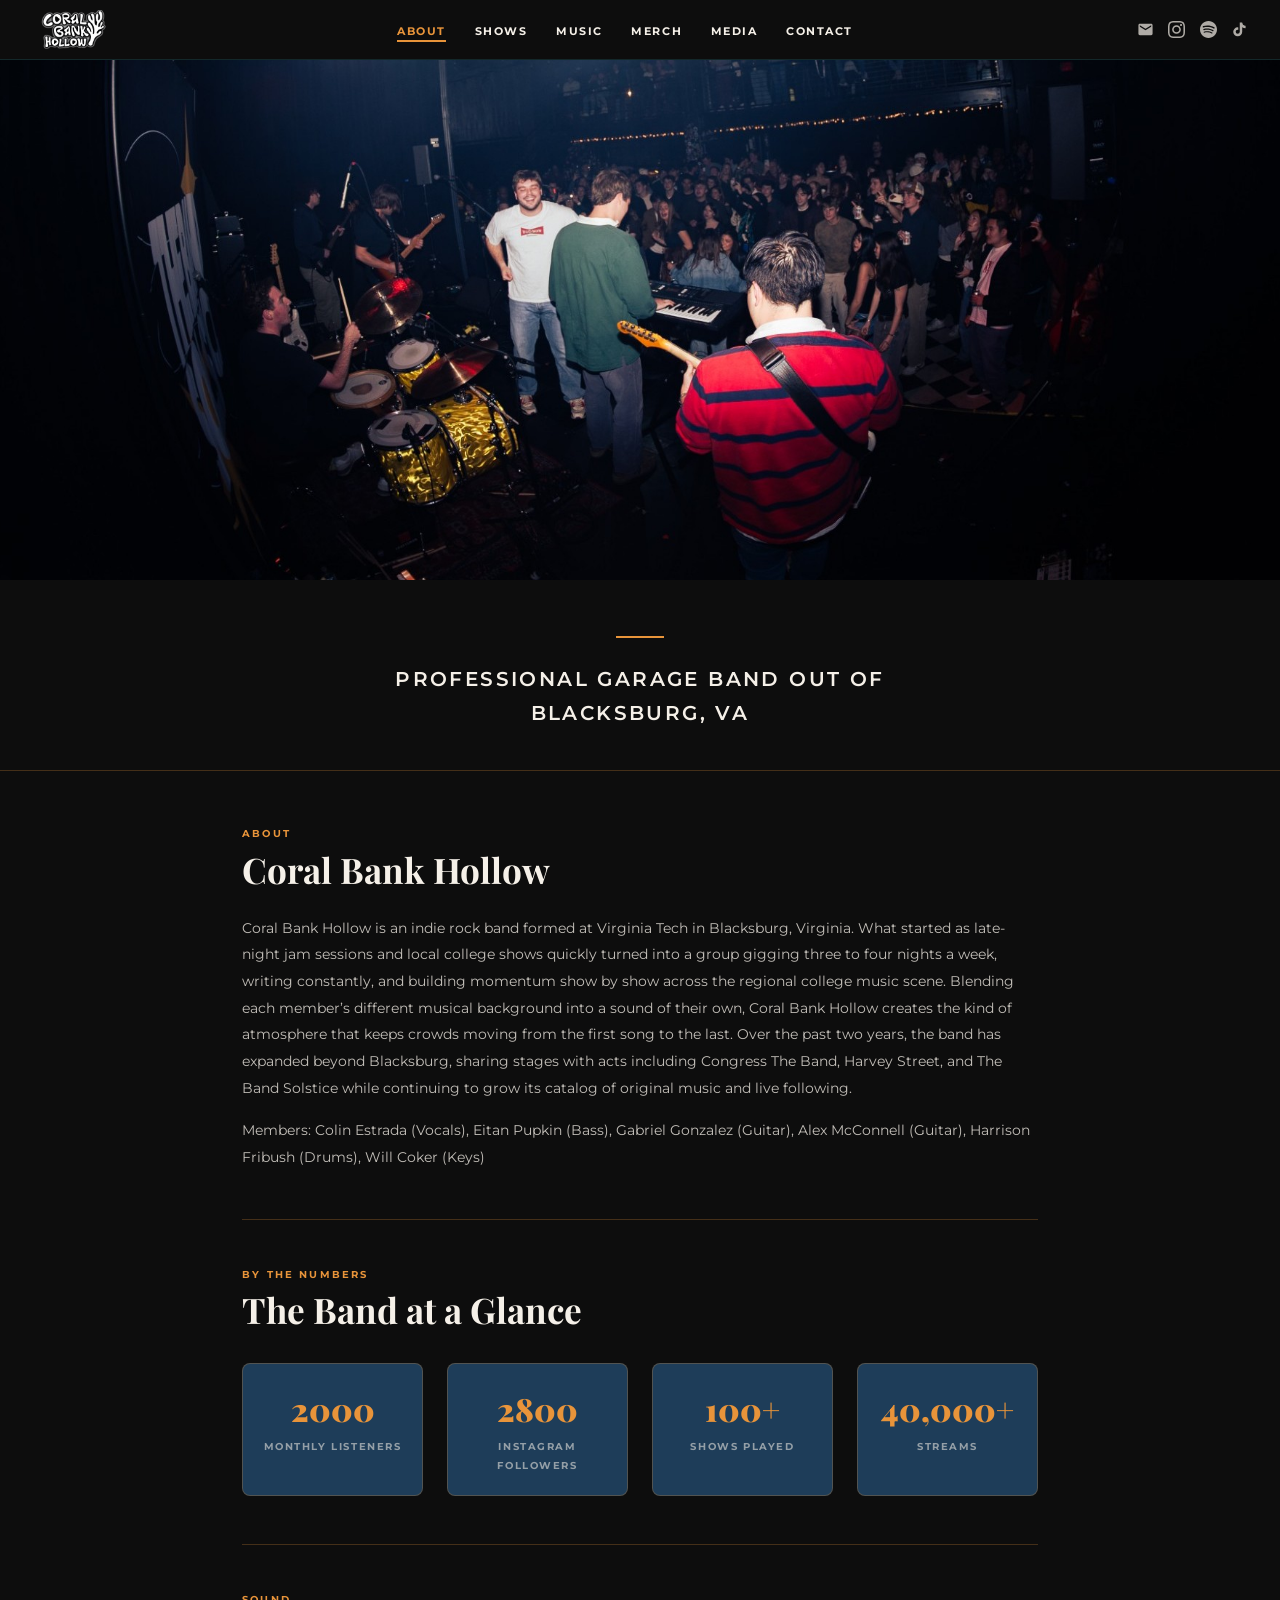
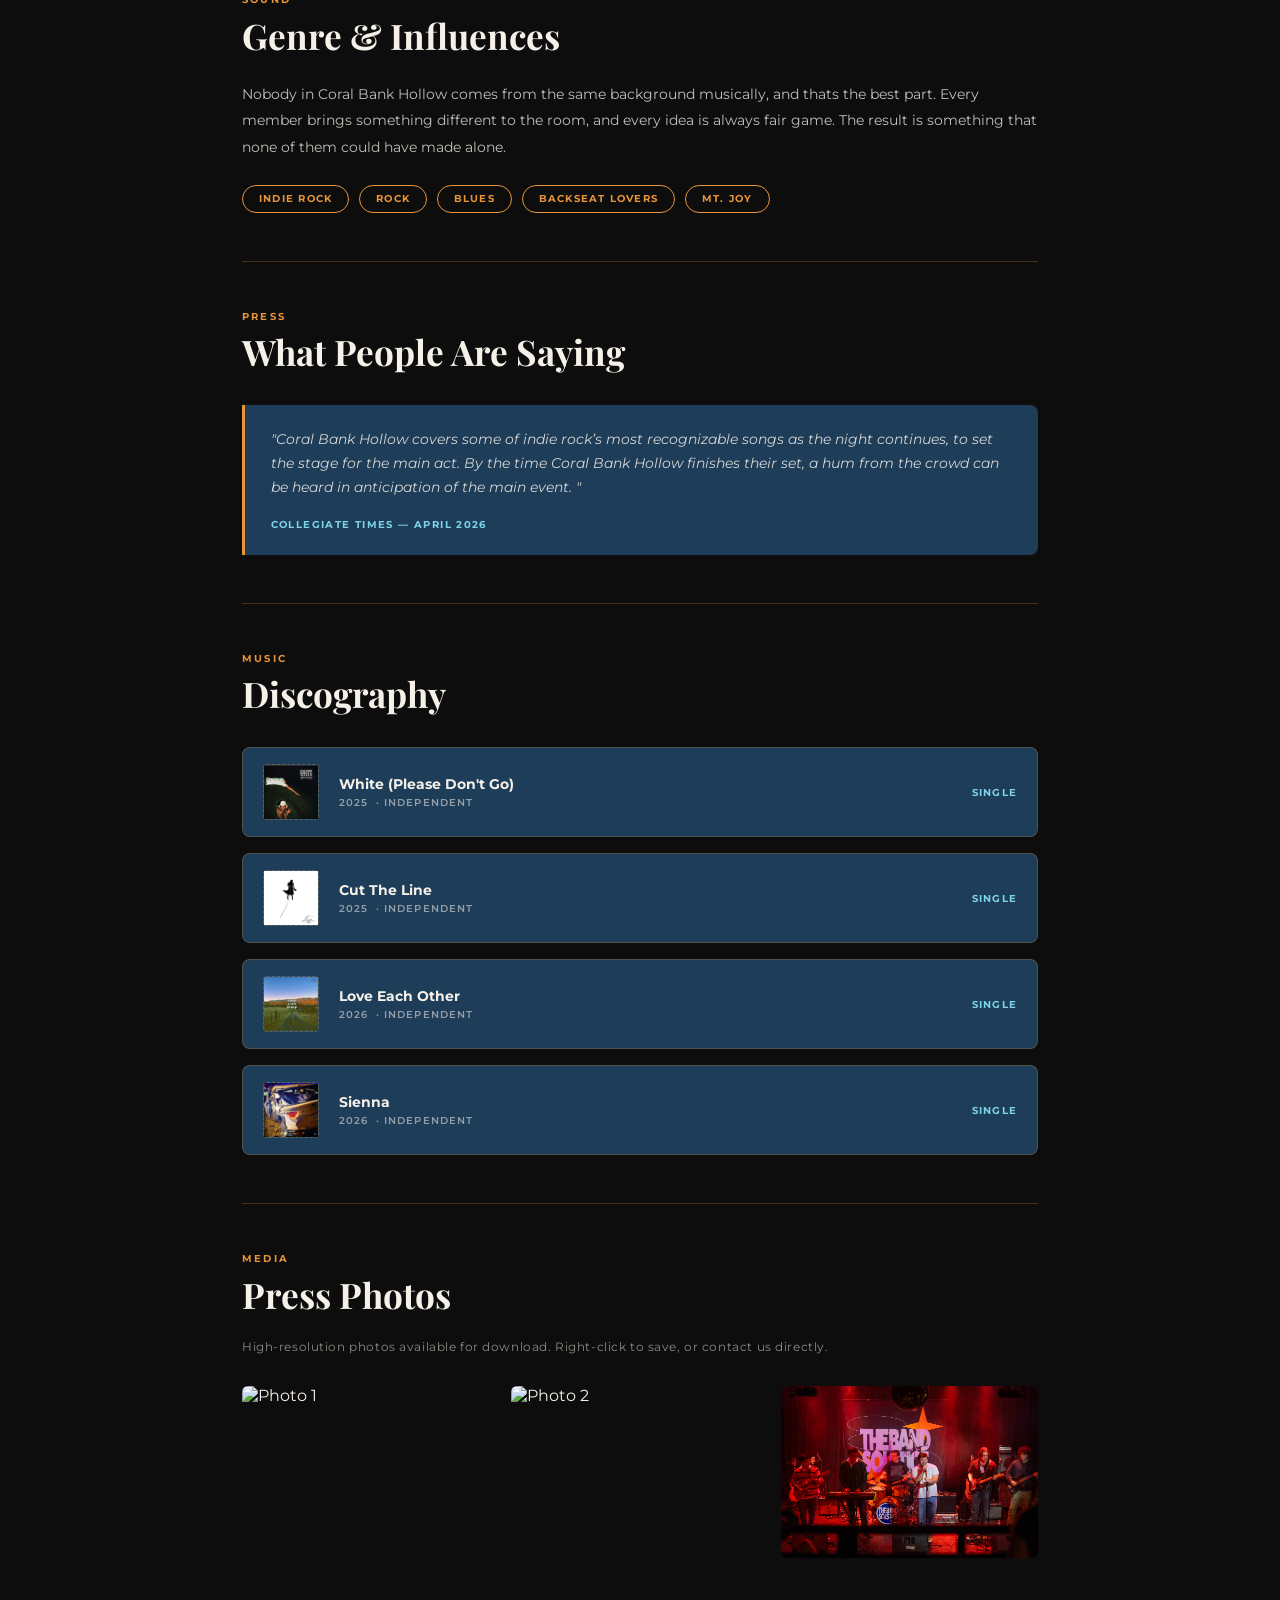
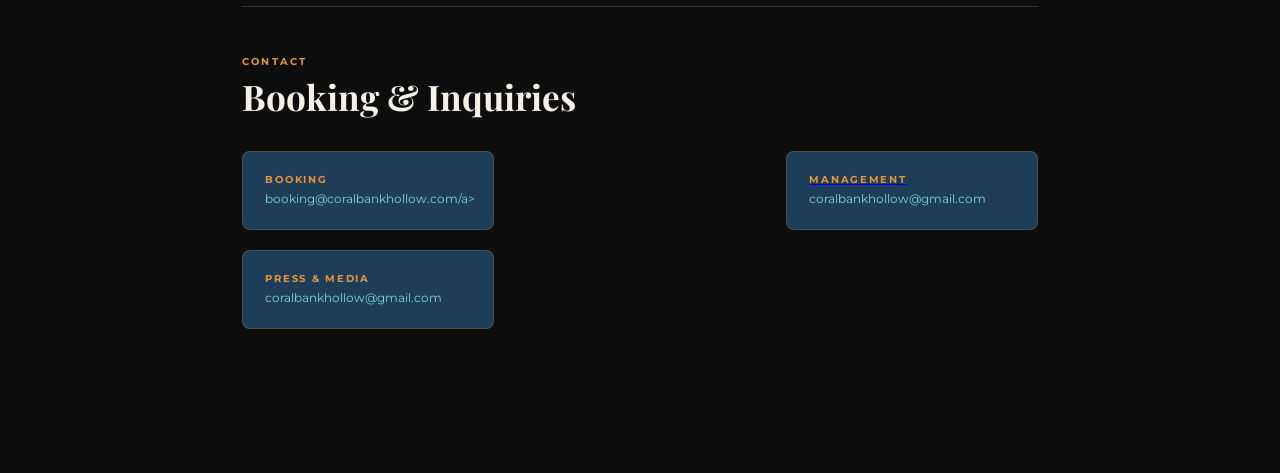
==== commit 53b074e2: "harrison changes" ====
--- a/about.html
+++ b/about.html
@@ -649,7 +649,6 @@
     <a href="contact.html">Contact</a>
     <div class="nav-mobile-socials">
       <a href="mailto:pat@beatlinepd.com"><svg class="icon" viewBox="0 0 24 24"><path d="M20 4H4c-1.1 0-2 .9-2 2v12c0 1.1.9 2 2 2h16c1.1 0 2-.9 2-2V6c0-1.1-.9-2-2-2zm0 4l-8 5-8-5V6l8 5 8-5v2z"/></svg></a>
-
       <a href="https://www.instagram.com/coralbankhollow/"><svg class="icon" viewBox="0 0 24 24"><path d="M12 2.163c3.204 0 3.584.012 4.85.07 3.252.148 4.771 1.691 4.919 4.919.058 1.265.069 1.645.069 4.849 0 3.205-.012 3.584-.069 4.849-.149 3.225-1.664 4.771-4.919 4.919-1.266.058-1.644.07-4.85.07-3.204 0-3.584-.012-4.849-.07-3.26-.149-4.771-1.699-4.919-4.92-.058-1.265-.07-1.644-.07-4.849 0-3.204.013-3.583.07-4.849.149-3.227 1.664-4.771 4.919-4.919 1.266-.057 1.645-.069 4.849-.069zm0-2.163c-3.259 0-3.667.014-4.947.072-4.358.2-6.78 2.618-6.98 6.98-.059 1.281-.073 1.689-.073 4.948 0 3.259.014 3.668.072 4.948.2 4.358 2.618 6.78 6.98 6.98 1.281.058 1.689.072 4.948.072 3.259 0 3.668-.014 4.948-.072 4.354-.2 6.782-2.618 6.979-6.98.059-1.28.073-1.689.073-4.948 0-3.259-.014-3.667-.072-4.947-.196-4.354-2.617-6.78-6.979-6.98-1.281-.059-1.69-.073-4.949-.073zm0 5.838c-3.403 0-6.162 2.759-6.162 6.162s2.759 6.163 6.162 6.163 6.162-2.759 6.162-6.163c0-3.403-2.759-6.162-6.162-6.162zm0 10.162c-2.209 0-4-1.79-4-4 0-2.209 1.791-4 4-4s4 1.791 4 4c0 2.21-1.791 4-4 4zm6.406-11.845c-.796 0-1.441.645-1.441 1.44s.645 1.44 1.441 1.44c.795 0 1.439-.645 1.439-1.44s-.644-1.44-1.439-1.44z"/></svg></a>
       <a href="https://open.spotify.com/artist/0JOY1f8W31tqVf5EaBoRbS"><svg class="icon" viewBox="0 0 24 24"><path d="M12 0C5.4 0 0 5.4 0 12s5.4 12 12 12 12-5.4 12-12S18.66 0 12 0zm5.521 17.34c-.24.359-.66.48-1.021.24-2.82-1.74-6.36-2.101-10.561-1.141-.418.122-.779-.179-.899-.539-.12-.421.18-.78.54-.9 4.56-1.021 8.52-.6 11.64 1.32.42.18.479.659.301 1.02zm1.44-3.3c-.301.42-.841.6-1.262.3-3.239-1.98-8.159-2.58-11.939-1.38-.479.12-1.02-.12-1.14-.6-.12-.48.12-1.021.6-1.141C9.6 9.9 15 10.561 18.72 12.84c.361.181.54.78.241 1.2zm.12-3.36C15.24 8.4 8.82 8.16 5.16 9.301c-.6.179-1.2-.181-1.38-.721-.18-.601.18-1.2.72-1.381 4.26-1.26 11.28-1.02 15.721 1.621.539.3.719 1.02.419 1.56-.299.421-1.02.599-1.559.3z"/></svg></a>
       <a href="#"><svg class="icon" viewBox="0 0 24 24"><path d="M19.59 6.69a4.83 4.83 0 01-3.77-4.25V2h-3.45v13.67a2.89 2.89 0 01-2.88 2.5 2.89 2.89 0 01-2.89-2.89 2.89 2.89 0 012.89-2.89c.28 0 .54.04.79.1V9.01a6.27 6.27 0 00-.79-.05 6.34 6.34 0 00-6.34 6.34 6.34 6.34 0 006.34 6.34 6.34 6.34 0 006.33-6.34V8.69a8.18 8.18 0 004.78 1.52V6.78a4.85 4.85 0 01-1.01-.09z"/></svg></a>
@@ -680,16 +679,15 @@
         <h2 class="section-title">Coral Bank Hollow</h2>
         <div class="section-body">
           <p>
-           Coral Bank Hollow didn't start with a plan, just three guys from Blacksburg, Virginia with a shared dream and nowhere better to be. What began as playing for their friends slowly turned into something nobody could stop. Members have come and gone over two-plus years, but the core of it has never changed, get in a room, play music, make people move and feel something.
+          Coral Bank Hollow is an indie rock band formed at Virginia Tech in Blacksburg, Virginia. What started as late-night jam sessions and local college shows quickly turned into a group gigging three to four nights a week, writing constantly, and building momentum show by show across the regional college music scene. Blending each member’s different musical background into a sound of their own, Coral Bank Hollow creates the kind of atmosphere that keeps crowds moving from the first song to the last. Over the past two years, the band has expanded beyond Blacksburg, sharing stages with acts including Congress The Band, Harvey Street, and The Band Solstice while continuing to grow its catalog of original music and live following. 
+
 
 
           </p>
+    
           <p>
-            The band draws from everywhere at once. Their singer grew up on The Doors, their bassist on Peach Pit, their guitarist on Marcus King and Blues legends, and somehow it all lands in the same place. Throw in a drummer who worships Mötley Crüe and a Jerry Garcia & Hendrix influence running through the lead work and you start to understand why a Coral Bank Hollow show doesn't sound like anything else. Their sets move between high-energy fun and the kind of song that makes a room go quiet, the goal always being the same, get people up, keep them there, and send them home with something they'll never forget.
-          </p>
-          <p>
-            The moment it got real was their first professional show in DC. Something clicked that night for all of them, this wasn't just for fun anymore. Since then it's been relentless, gigging three to four nights a week, writing new music every day, and building something show by show. The next step is the stage they know they're headed for, sold out rooms, new cities, and more originals than covers.
-          </p>
+            Members: Colin Estrada (Vocals), Eitan Pupkin (Bass), Gabriel Gonzalez (Guitar), Alex McConnell (Guitar), Harrison Fribush (Drums), Will Coker (Keys)
+           </p>
         </div>
       </section>
 
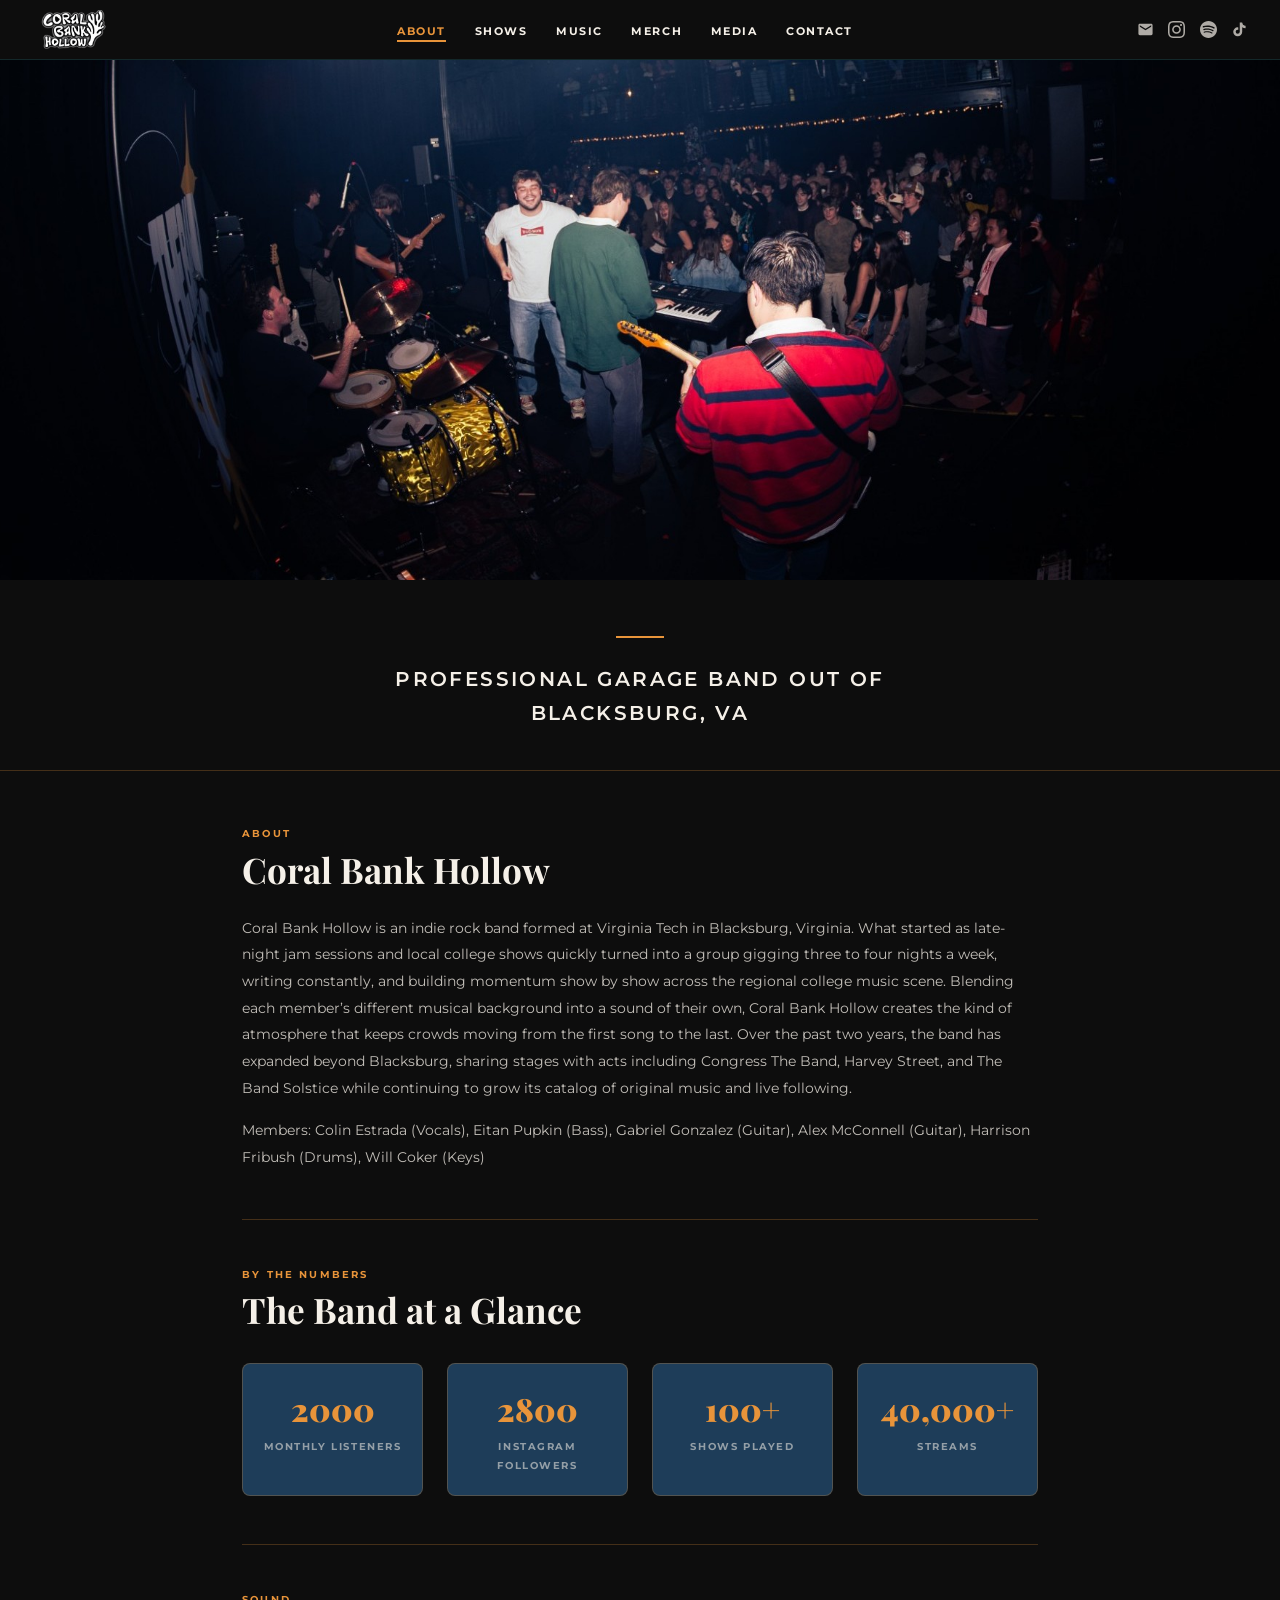
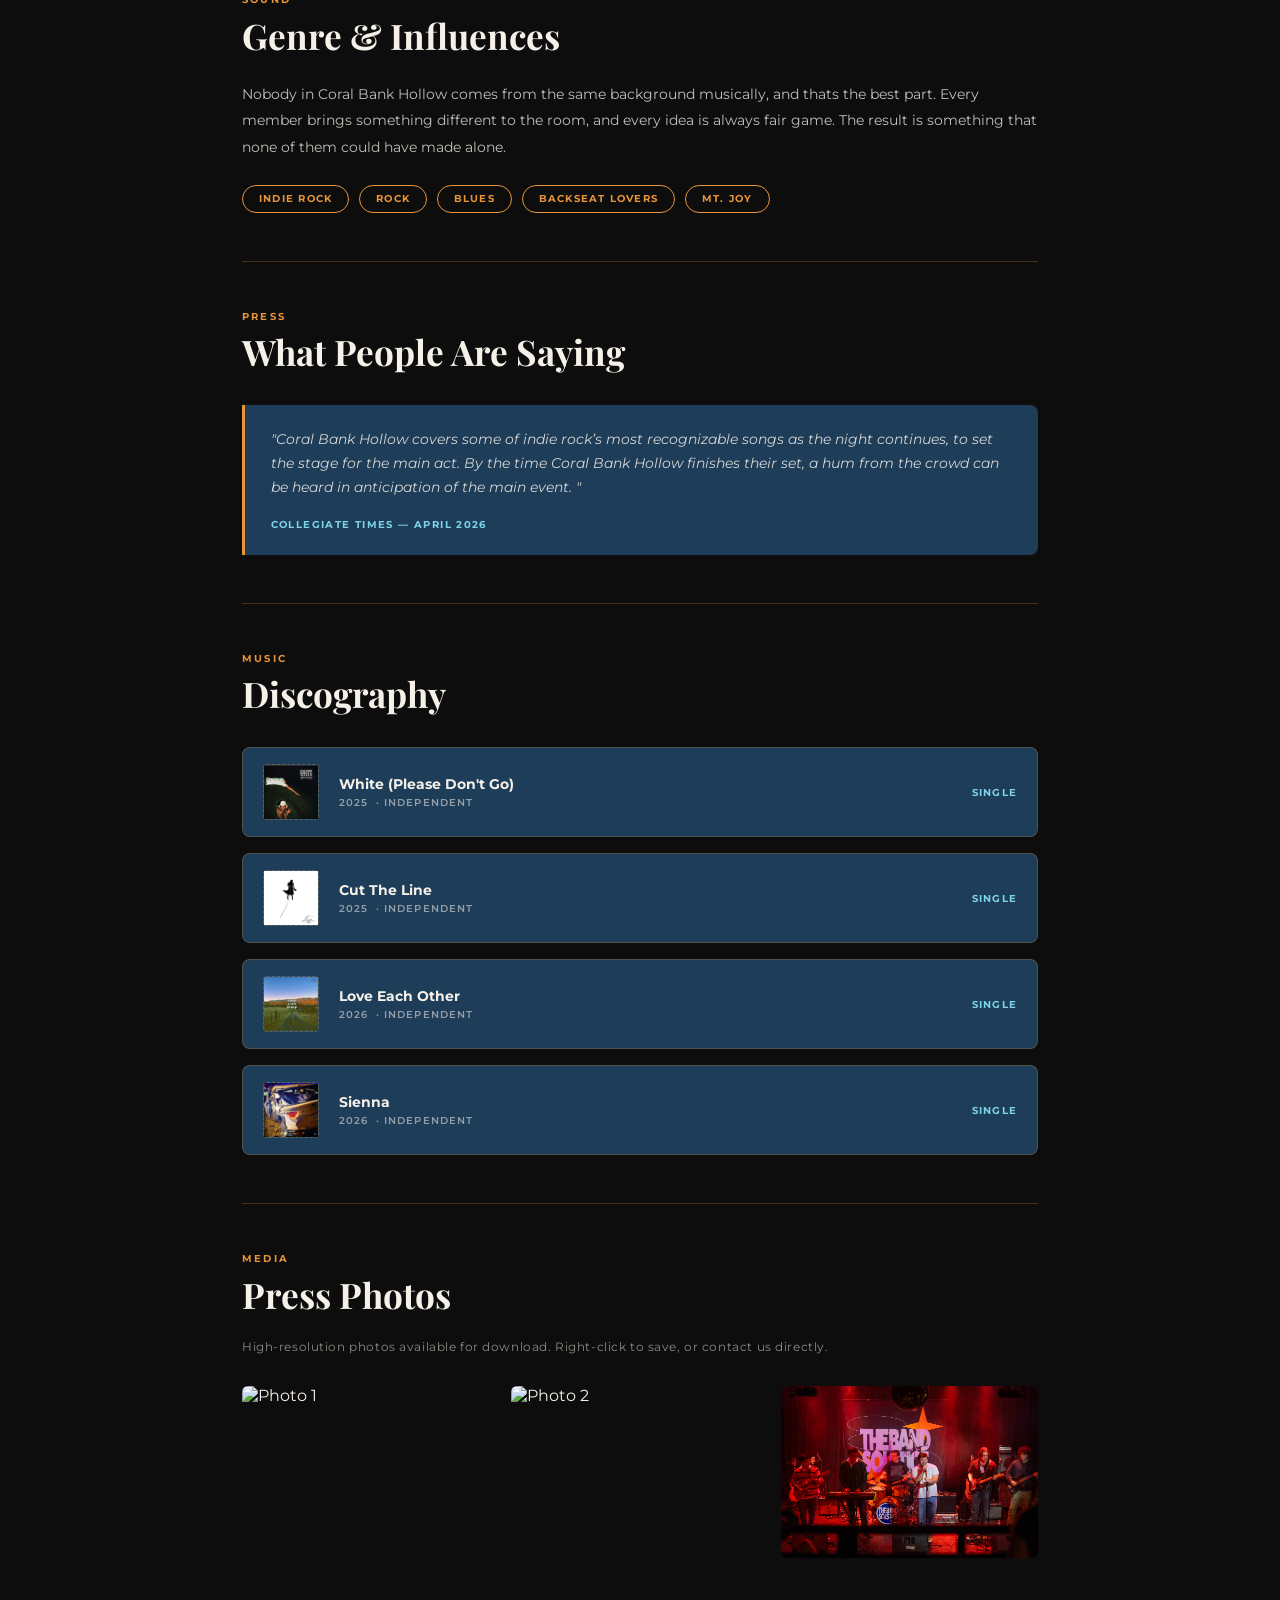
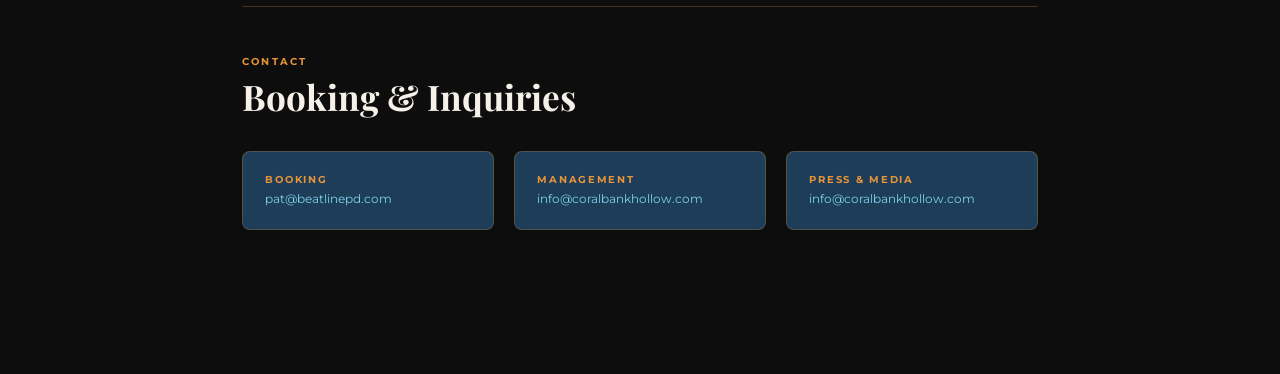
==== commit ae013394: "finished updates" ====
--- a/about.html
+++ b/about.html
@@ -629,7 +629,7 @@
       <a href="https://open.spotify.com/artist/0JOY1f8W31tqVf5EaBoRbS" title="Spotify">
         <svg class="icon" viewBox="0 0 24 24"><path d="M12 0C5.4 0 0 5.4 0 12s5.4 12 12 12 12-5.4 12-12S18.66 0 12 0zm5.521 17.34c-.24.359-.66.48-1.021.24-2.82-1.74-6.36-2.101-10.561-1.141-.418.122-.779-.179-.899-.539-.12-.421.18-.78.54-.9 4.56-1.021 8.52-.6 11.64 1.32.42.18.479.659.301 1.02zm1.44-3.3c-.301.42-.841.6-1.262.3-3.239-1.98-8.159-2.58-11.939-1.38-.479.12-1.02-.12-1.14-.6-.12-.48.12-1.021.6-1.141C9.6 9.9 15 10.561 18.72 12.84c.361.181.54.78.241 1.2zm.12-3.36C15.24 8.4 8.82 8.16 5.16 9.301c-.6.179-1.2-.181-1.38-.721-.18-.601.18-1.2.72-1.381 4.26-1.26 11.28-1.02 15.721 1.621.539.3.719 1.02.419 1.56-.299.421-1.02.599-1.559.3z"/></svg>
       </a>
-      <a href="#" title="TikTok">
+      <a href="https://www.tiktok.com/@coralbankhollowband?_r=1&_t=ZT-96KVyiaOOXm" title="TikTok">
         <svg class="icon" viewBox="0 0 24 24"><path d="M19.59 6.69a4.83 4.83 0 01-3.77-4.25V2h-3.45v13.67a2.89 2.89 0 01-2.88 2.5 2.89 2.89 0 01-2.89-2.89 2.89 2.89 0 012.89-2.89c.28 0 .54.04.79.1V9.01a6.27 6.27 0 00-.79-.05 6.34 6.34 0 00-6.34 6.34 6.34 6.34 0 006.34 6.34 6.34 6.34 0 006.33-6.34V8.69a8.18 8.18 0 004.78 1.52V6.78a4.85 4.85 0 01-1.01-.09z"/></svg>
       </a>
     </div>
@@ -651,7 +651,7 @@
       <a href="mailto:pat@beatlinepd.com"><svg class="icon" viewBox="0 0 24 24"><path d="M20 4H4c-1.1 0-2 .9-2 2v12c0 1.1.9 2 2 2h16c1.1 0 2-.9 2-2V6c0-1.1-.9-2-2-2zm0 4l-8 5-8-5V6l8 5 8-5v2z"/></svg></a>
       <a href="https://www.instagram.com/coralbankhollow/"><svg class="icon" viewBox="0 0 24 24"><path d="M12 2.163c3.204 0 3.584.012 4.85.07 3.252.148 4.771 1.691 4.919 4.919.058 1.265.069 1.645.069 4.849 0 3.205-.012 3.584-.069 4.849-.149 3.225-1.664 4.771-4.919 4.919-1.266.058-1.644.07-4.85.07-3.204 0-3.584-.012-4.849-.07-3.26-.149-4.771-1.699-4.919-4.92-.058-1.265-.07-1.644-.07-4.849 0-3.204.013-3.583.07-4.849.149-3.227 1.664-4.771 4.919-4.919 1.266-.057 1.645-.069 4.849-.069zm0-2.163c-3.259 0-3.667.014-4.947.072-4.358.2-6.78 2.618-6.98 6.98-.059 1.281-.073 1.689-.073 4.948 0 3.259.014 3.668.072 4.948.2 4.358 2.618 6.78 6.98 6.98 1.281.058 1.689.072 4.948.072 3.259 0 3.668-.014 4.948-.072 4.354-.2 6.782-2.618 6.979-6.98.059-1.28.073-1.689.073-4.948 0-3.259-.014-3.667-.072-4.947-.196-4.354-2.617-6.78-6.979-6.98-1.281-.059-1.69-.073-4.949-.073zm0 5.838c-3.403 0-6.162 2.759-6.162 6.162s2.759 6.163 6.162 6.163 6.162-2.759 6.162-6.163c0-3.403-2.759-6.162-6.162-6.162zm0 10.162c-2.209 0-4-1.79-4-4 0-2.209 1.791-4 4-4s4 1.791 4 4c0 2.21-1.791 4-4 4zm6.406-11.845c-.796 0-1.441.645-1.441 1.44s.645 1.44 1.441 1.44c.795 0 1.439-.645 1.439-1.44s-.644-1.44-1.439-1.44z"/></svg></a>
       <a href="https://open.spotify.com/artist/0JOY1f8W31tqVf5EaBoRbS"><svg class="icon" viewBox="0 0 24 24"><path d="M12 0C5.4 0 0 5.4 0 12s5.4 12 12 12 12-5.4 12-12S18.66 0 12 0zm5.521 17.34c-.24.359-.66.48-1.021.24-2.82-1.74-6.36-2.101-10.561-1.141-.418.122-.779-.179-.899-.539-.12-.421.18-.78.54-.9 4.56-1.021 8.52-.6 11.64 1.32.42.18.479.659.301 1.02zm1.44-3.3c-.301.42-.841.6-1.262.3-3.239-1.98-8.159-2.58-11.939-1.38-.479.12-1.02-.12-1.14-.6-.12-.48.12-1.021.6-1.141C9.6 9.9 15 10.561 18.72 12.84c.361.181.54.78.241 1.2zm.12-3.36C15.24 8.4 8.82 8.16 5.16 9.301c-.6.179-1.2-.181-1.38-.721-.18-.601.18-1.2.72-1.381 4.26-1.26 11.28-1.02 15.721 1.621.539.3.719 1.02.419 1.56-.299.421-1.02.599-1.559.3z"/></svg></a>
-      <a href="#"><svg class="icon" viewBox="0 0 24 24"><path d="M19.59 6.69a4.83 4.83 0 01-3.77-4.25V2h-3.45v13.67a2.89 2.89 0 01-2.88 2.5 2.89 2.89 0 01-2.89-2.89 2.89 2.89 0 012.89-2.89c.28 0 .54.04.79.1V9.01a6.27 6.27 0 00-.79-.05 6.34 6.34 0 00-6.34 6.34 6.34 6.34 0 006.34 6.34 6.34 6.34 0 006.33-6.34V8.69a8.18 8.18 0 004.78 1.52V6.78a4.85 4.85 0 01-1.01-.09z"/></svg></a>
+      <a href="https://www.tiktok.com/@coralbankhollowband?_r=1&_t=ZT-96KVyiaOOXm"><svg class="icon" viewBox="0 0 24 24"><path d="M19.59 6.69a4.83 4.83 0 01-3.77-4.25V2h-3.45v13.67a2.89 2.89 0 01-2.88 2.5 2.89 2.89 0 01-2.89-2.89 2.89 2.89 0 012.89-2.89c.28 0 .54.04.79.1V9.01a6.27 6.27 0 00-.79-.05 6.34 6.34 0 00-6.34 6.34 6.34 6.34 0 006.34 6.34 6.34 6.34 0 006.33-6.34V8.69a8.18 8.18 0 004.78 1.52V6.78a4.85 4.85 0 01-1.01-.09z"/></svg></a>
     </div>
   </div>
 
@@ -833,17 +833,17 @@
           <div class="contact-card">
             <p class="contact-role">Booking</p>
             <!-- <p class="contact-name">Contact Name</p> -->
-            <p class="contact-detail"><a href="mailto:booking@coralbankohllow.com">booking@coralbankhollow.com/a></p>
+            <p class="contact-detail"><a href="mailto:pat@beatlinepd.com">pat@beatlinepd.com</a></p>
           </div>
           <div class="contact-card">
             <p class="contact-role">Management</p>
             <!-- <p class="contact-name">Contact Name</p>-->
-            <p class="contact-detail"><a href="mailto:coralbankhollow@gmail.com">coralbankhollow@gmail.com</a></p>
+            <p class="contact-detail"><a href="mailto:info@coralbankhollow.com">info@coralbankhollow.com</a></p>
           </div>
           <div class="contact-card">
             <p class="contact-role">Press &amp; Media</p>
             <!-- <p class="contact-name">Contact Name</p>-->
-            <p class="contact-detail"><a href="mailto:coralbankhollow@gmail.com">coralbankhollow@gmail.com</a></p>
+            <p class="contact-detail"><a href="mailto:info@coralbankhollow.com">info@coralbankhollow.com</a></p>
           </div>
         </div>
         <!--
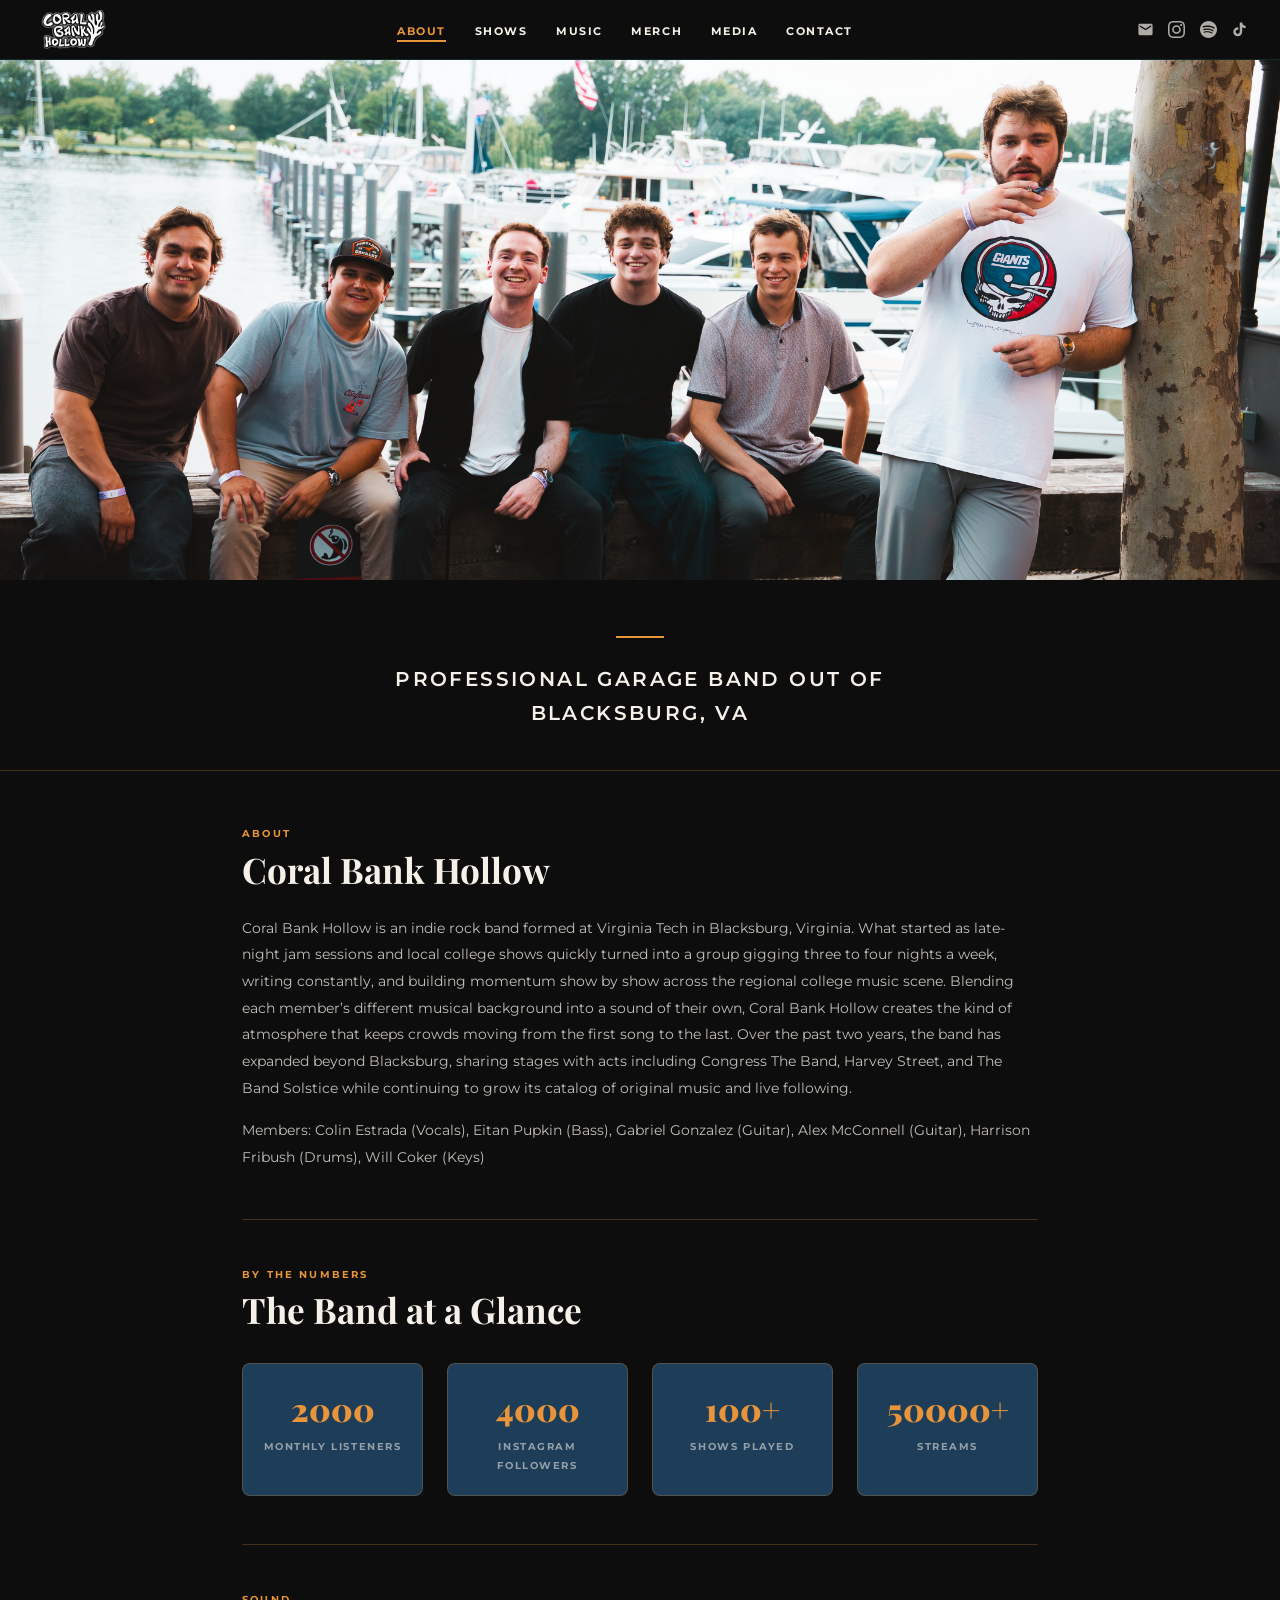
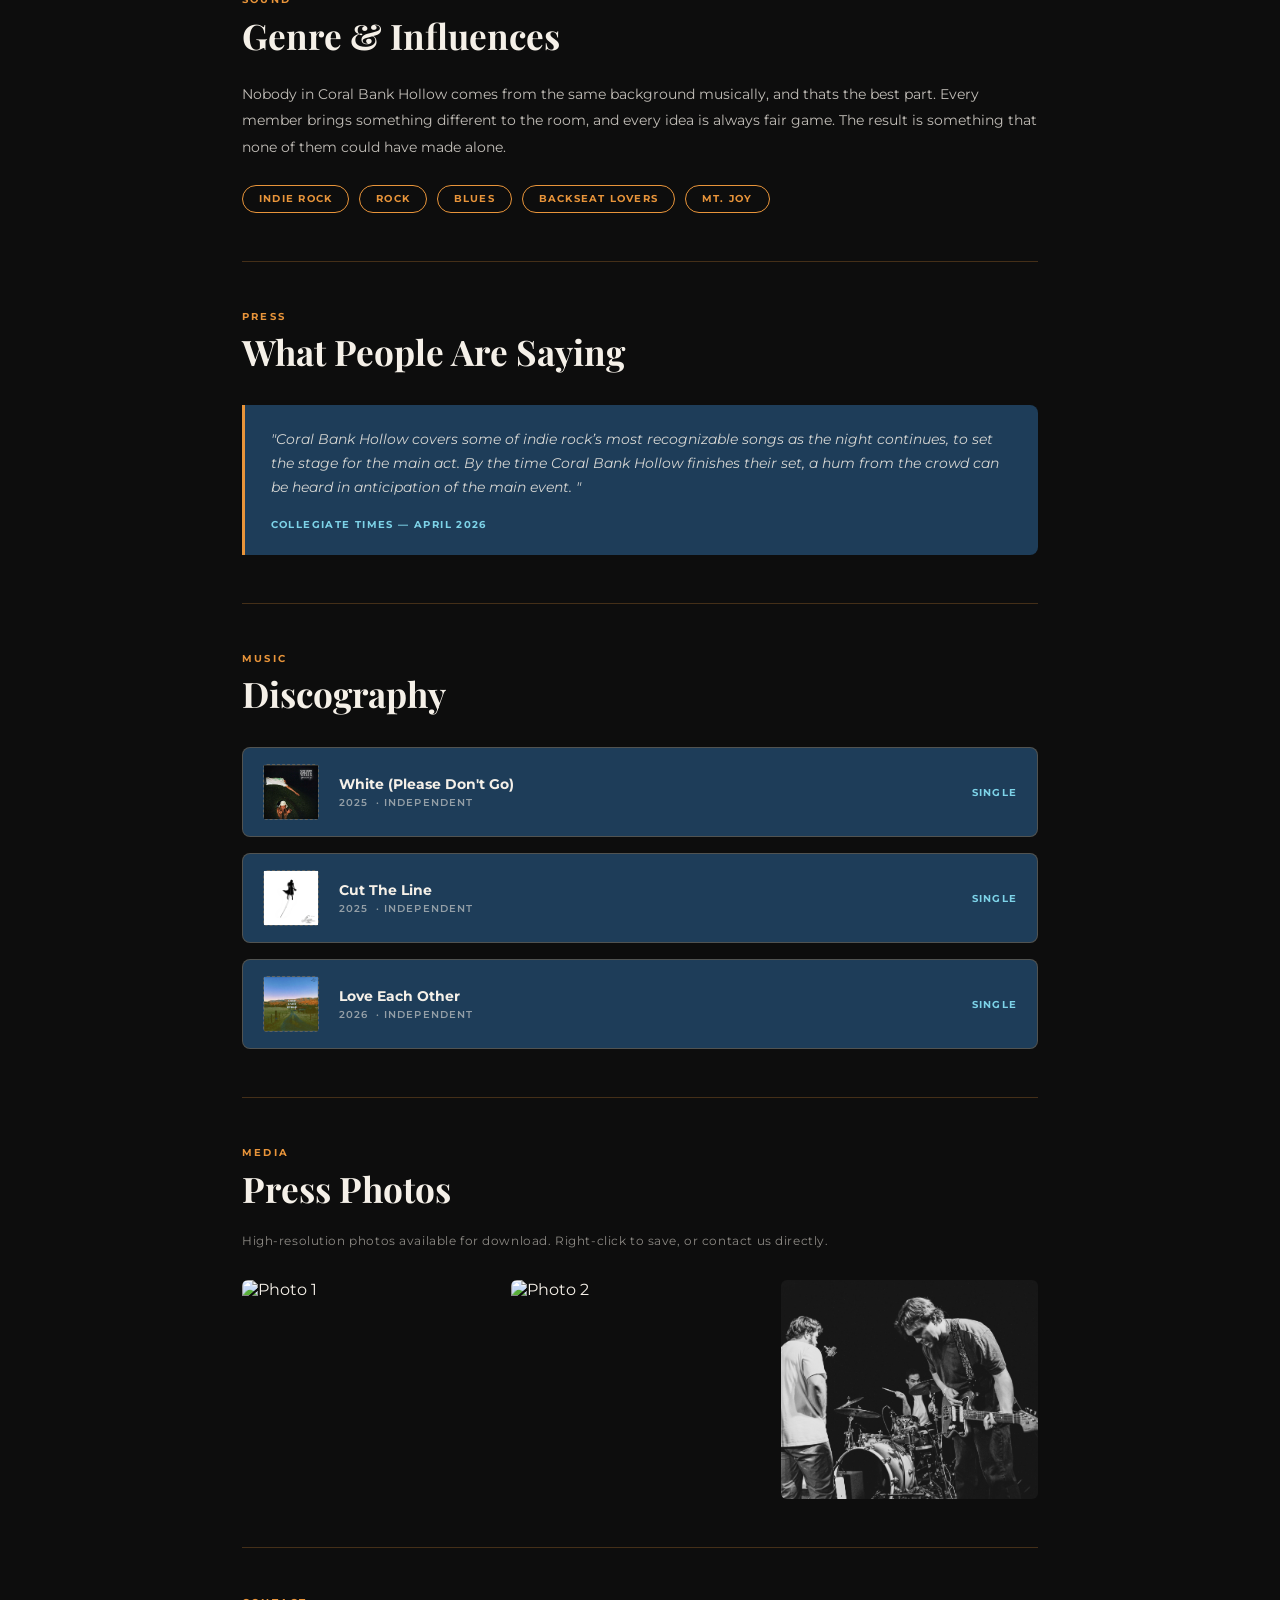
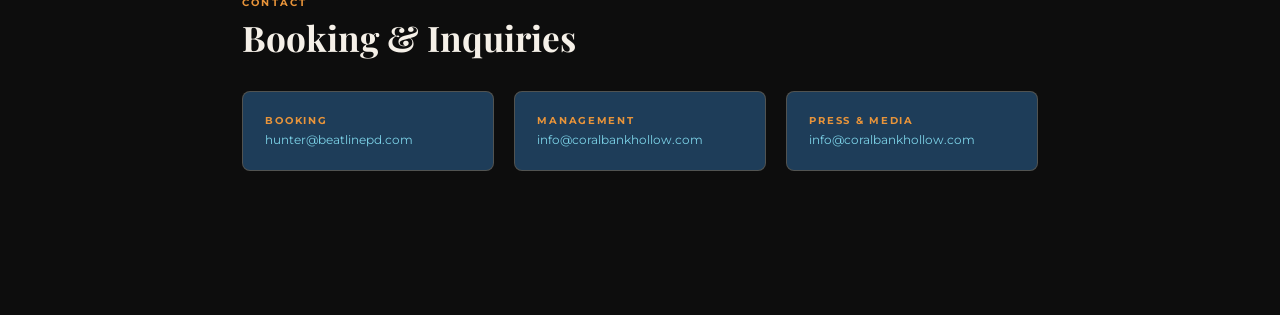
==== commit 5b1ac945: "09-26 updates" ====
--- a/about.html
+++ b/about.html
@@ -620,7 +620,7 @@
     </ul>
 
     <div class="nav-socials">
-      <a href="mailto:pat@beatlinepd.com" title="Email">
+      <a href="mailto:hunter@beatlinepd.com" title="Email">
         <svg class="icon" viewBox="0 0 24 24"><path d="M20 4H4c-1.1 0-2 .9-2 2v12c0 1.1.9 2 2 2h16c1.1 0 2-.9 2-2V6c0-1.1-.9-2-2-2zm0 4l-8 5-8-5V6l8 5 8-5v2z"/></svg>
       </a>
       <a href="https://www.instagram.com/coralbankhollow/" title="Instagram">
@@ -648,7 +648,7 @@
     <a href="media.html">Media</a>
     <a href="contact.html">Contact</a>
     <div class="nav-mobile-socials">
-      <a href="mailto:pat@beatlinepd.com"><svg class="icon" viewBox="0 0 24 24"><path d="M20 4H4c-1.1 0-2 .9-2 2v12c0 1.1.9 2 2 2h16c1.1 0 2-.9 2-2V6c0-1.1-.9-2-2-2zm0 4l-8 5-8-5V6l8 5 8-5v2z"/></svg></a>
+      <a href="mailto:hunter@beatlinepd.com"><svg class="icon" viewBox="0 0 24 24"><path d="M20 4H4c-1.1 0-2 .9-2 2v12c0 1.1.9 2 2 2h16c1.1 0 2-.9 2-2V6c0-1.1-.9-2-2-2zm0 4l-8 5-8-5V6l8 5 8-5v2z"/></svg></a>
       <a href="https://www.instagram.com/coralbankhollow/"><svg class="icon" viewBox="0 0 24 24"><path d="M12 2.163c3.204 0 3.584.012 4.85.07 3.252.148 4.771 1.691 4.919 4.919.058 1.265.069 1.645.069 4.849 0 3.205-.012 3.584-.069 4.849-.149 3.225-1.664 4.771-4.919 4.919-1.266.058-1.644.07-4.85.07-3.204 0-3.584-.012-4.849-.07-3.26-.149-4.771-1.699-4.919-4.92-.058-1.265-.07-1.644-.07-4.849 0-3.204.013-3.583.07-4.849.149-3.227 1.664-4.771 4.919-4.919 1.266-.057 1.645-.069 4.849-.069zm0-2.163c-3.259 0-3.667.014-4.947.072-4.358.2-6.78 2.618-6.98 6.98-.059 1.281-.073 1.689-.073 4.948 0 3.259.014 3.668.072 4.948.2 4.358 2.618 6.78 6.98 6.98 1.281.058 1.689.072 4.948.072 3.259 0 3.668-.014 4.948-.072 4.354-.2 6.782-2.618 6.979-6.98.059-1.28.073-1.689.073-4.948 0-3.259-.014-3.667-.072-4.947-.196-4.354-2.617-6.78-6.979-6.98-1.281-.059-1.69-.073-4.949-.073zm0 5.838c-3.403 0-6.162 2.759-6.162 6.162s2.759 6.163 6.162 6.163 6.162-2.759 6.162-6.163c0-3.403-2.759-6.162-6.162-6.162zm0 10.162c-2.209 0-4-1.79-4-4 0-2.209 1.791-4 4-4s4 1.791 4 4c0 2.21-1.791 4-4 4zm6.406-11.845c-.796 0-1.441.645-1.441 1.44s.645 1.44 1.441 1.44c.795 0 1.439-.645 1.439-1.44s-.644-1.44-1.439-1.44z"/></svg></a>
       <a href="https://open.spotify.com/artist/0JOY1f8W31tqVf5EaBoRbS"><svg class="icon" viewBox="0 0 24 24"><path d="M12 0C5.4 0 0 5.4 0 12s5.4 12 12 12 12-5.4 12-12S18.66 0 12 0zm5.521 17.34c-.24.359-.66.48-1.021.24-2.82-1.74-6.36-2.101-10.561-1.141-.418.122-.779-.179-.899-.539-.12-.421.18-.78.54-.9 4.56-1.021 8.52-.6 11.64 1.32.42.18.479.659.301 1.02zm1.44-3.3c-.301.42-.841.6-1.262.3-3.239-1.98-8.159-2.58-11.939-1.38-.479.12-1.02-.12-1.14-.6-.12-.48.12-1.021.6-1.141C9.6 9.9 15 10.561 18.72 12.84c.361.181.54.78.241 1.2zm.12-3.36C15.24 8.4 8.82 8.16 5.16 9.301c-.6.179-1.2-.181-1.38-.721-.18-.601.18-1.2.72-1.381 4.26-1.26 11.28-1.02 15.721 1.621.539.3.719 1.02.419 1.56-.299.421-1.02.599-1.559.3z"/></svg></a>
       <a href="https://www.tiktok.com/@coralbankhollowband?_r=1&_t=ZT-96KVyiaOOXm"><svg class="icon" viewBox="0 0 24 24"><path d="M19.59 6.69a4.83 4.83 0 01-3.77-4.25V2h-3.45v13.67a2.89 2.89 0 01-2.88 2.5 2.89 2.89 0 01-2.89-2.89 2.89 2.89 0 012.89-2.89c.28 0 .54.04.79.1V9.01a6.27 6.27 0 00-.79-.05 6.34 6.34 0 00-6.34 6.34 6.34 6.34 0 006.34 6.34 6.34 6.34 0 006.33-6.34V8.69a8.18 8.18 0 004.78 1.52V6.78a4.85 4.85 0 01-1.01-.09z"/></svg></a>
@@ -657,7 +657,7 @@
 
   <!-- ══ BAND PHOTO BANNER ══ -->
   <div class="band-photo">
-    <img src="images/bandShort.jpg" alt="Coral Bank Hollow">
+    <img src="images/cig.jpg" alt="Coral Bank Hollow">
   </div>
 
   <!-- ══ PAGE CONTENT ══ -->
@@ -701,7 +701,7 @@
             <span class="stat-label">Monthly Listeners</span>
           </div>
           <div class="stat-card">
-            <span class="stat-number">2800</span>
+            <span class="stat-number">4000</span>
             <span class="stat-label">Instagram Followers</span>
           </div>
           <div class="stat-card">
@@ -709,7 +709,7 @@
             <span class="stat-label">Shows Played</span>
           </div>
           <div class="stat-card">
-            <span class="stat-number">40,000+</span>
+            <span class="stat-number">50000+</span>
             <span class="stat-label">Streams</span>
           </div>
         </div>
@@ -792,18 +792,6 @@
             </div>
             <span class="disco-type">Single</span>
           </div>
-
-          <div class="disco-item">
-            <div class="disco-art">
-              <img src="images/emo.jpg" alt="Artwork">
-            </div>
-            <div class="disco-info">
-              <p class="disco-title">Sienna</p>
-              <p class="disco-meta">2026 &nbsp;·&nbsp;Independent</p>
-            </div>
-            <span class="disco-type">Single</span>
-          </div>
-
         </div>
       </section>
 
@@ -820,7 +808,7 @@
             <img src="images/press2.jpeg" alt="Photo 2">
           </div>
           <div class="photo-slot">
-            <img src="images/press3.jpeg" alt="Photo 3">
+            <img src="images/press4.jpg" alt="Photo 3">
           </div>
         </div>
       </section>
@@ -833,7 +821,7 @@
           <div class="contact-card">
             <p class="contact-role">Booking</p>
             <!-- <p class="contact-name">Contact Name</p> -->
-            <p class="contact-detail"><a href="mailto:pat@beatlinepd.com">pat@beatlinepd.com</a></p>
+            <p class="contact-detail"><a href="mailto:hunter@beatlinepd.com">hunter@beatlinepd.com</a></p>
           </div>
           <div class="contact-card">
             <p class="contact-role">Management</p>
